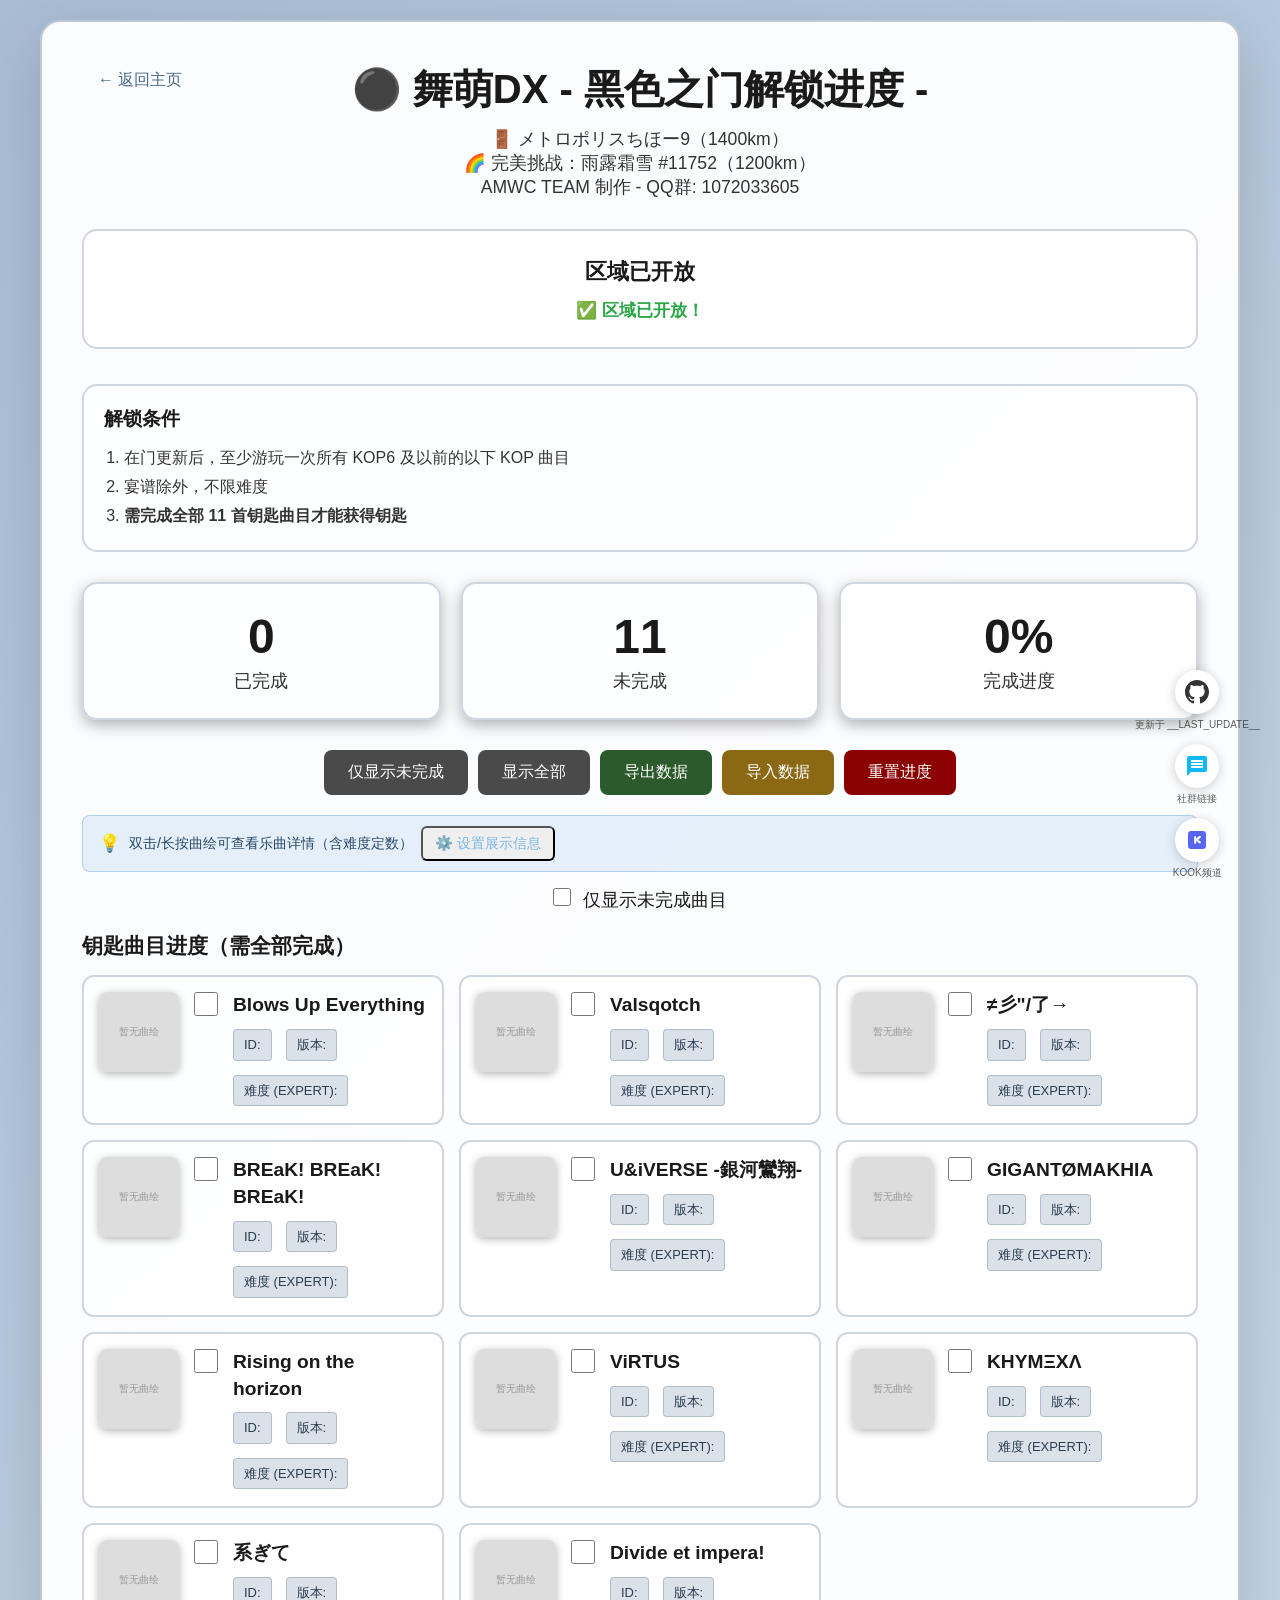
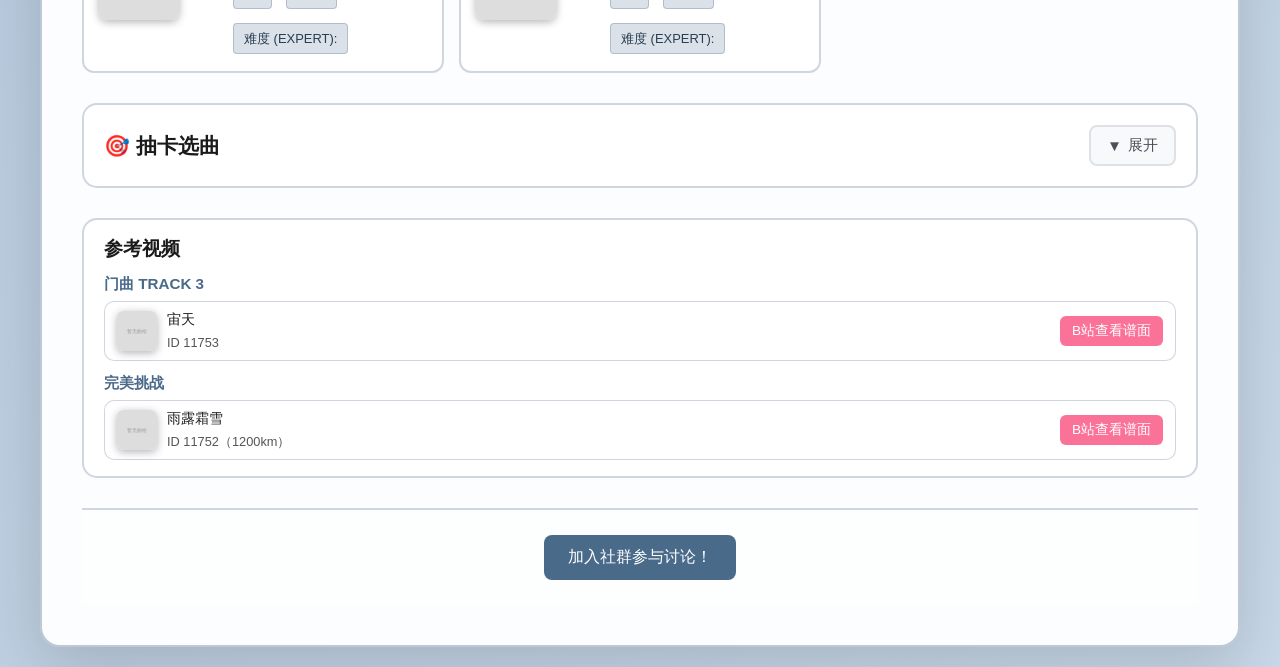
==== BLACKKALEIDXSCOPE/index.html @ 22787789 "feat: Update opening times and countdown functionality for black door in BLACKKALEIDXSCOPE" ====
<!DOCTYPE html>
<html lang="zh-CN">
<head>
    <meta charset="UTF-8">
    <meta name="viewport" content="width=device-width, initial-scale=1.0">
    <title>⚫️ 舞萌DX - 黑色之门解锁进度 Version __APP_VERSION__ -</title>
    <link rel="icon" type="image/png" href="../favicon.png">
    <link rel="stylesheet" href="style.css">
    <link rel="stylesheet" href="../song-detail.css">
    <link rel="stylesheet" href="../github-footer.css">
    <script defer src="https://s.awmc.cc/script.js" data-website-id="4416a8d7-49f0-4b07-a14a-e82d30716b2a"></script>
</head>
<body>
    <div class="container">
        <header>
            <a href="../index.html" class="back-home-link" data-umami-event="back-to-home-black">← 返回主页</a>
            <h1>⚫️ 舞萌DX - 黑色之门解锁进度 -</h1>
            <p class="subtitle">🚪 メトロポリスちほー9（1400km）</p>
            <p class="subtitle">🌈 完美挑战：雨露霜雪 #11752（1200km）</p>
            <p class="subtitle">AMWC TEAM 制作 - QQ群: 1072033605</p>
        </header>

        <!-- 区域开放倒计时 -->
        <div class="countdown-section" id="countdown-section">
            <h2 class="countdown-title">区域开放倒计时</h2>
            <p class="countdown-note">2026年4月28日 10:00:00 开放（北京时间）</p>
            <div class="countdown-display" id="countdown-display">
                <div class="countdown-unit">
                    <span class="countdown-value" id="countdown-days">--</span>
                    <span class="countdown-label">天</span>
                </div>
                <div class="countdown-unit">
                    <span class="countdown-value" id="countdown-hours">--</span>
                    <span class="countdown-label">时</span>
                </div>
                <div class="countdown-unit">
                    <span class="countdown-value" id="countdown-minutes">--</span>
                    <span class="countdown-label">分</span>
                </div>
                <div class="countdown-unit">
                    <span class="countdown-value" id="countdown-seconds">--</span>
                    <span class="countdown-label">秒</span>
                </div>
            </div>
            <p class="countdown-status" id="countdown-status"></p>
        </div>

        <!-- 解锁说明 -->
        <div class="requirements-section">
            <h2>解锁条件</h2>
            <ol class="requirements-list">
                <li>在门更新后，至少游玩一次所有 KOP6 及以前的以下 KOP 曲目</li>
                <li>宴谱除外，不限难度</li>
                <li><strong>需完成全部 11 首钥匙曲目才能获得钥匙</strong></li>
            </ol>
            <!-- 示意图 -->
<!--            <div class="diagram-container">
                <img src="https://assets.awmc.cc/sample/sample.png" alt="背景设置示意图" class="diagram-img" id="zoomable-diagram">
                <p class="diagram-caption">点击图片放大查看</p>
            </div>
-->
        </div>

        <div class="stats">
            <div class="stat-card">
                <div class="stat-number" id="completed-count">0</div>
                <div class="stat-label">已完成</div>
            </div>
            <div class="stat-card">
                <div class="stat-number" id="remaining-count">11</div>
                <div class="stat-label">未完成</div>
            </div>
            <div class="stat-card">
                <div class="stat-number" id="progress-percent">0%</div>
                <div class="stat-label">完成进度</div>
            </div>
        </div>

        <div class="controls">
            <button id="show-remaining" class="btn btn-info" data-umami-event="button-show-remaining-black">仅显示未完成</button>
            <button id="show-all" class="btn btn-info" data-umami-event="button-show-all-black">显示全部</button>
            <button id="export-base64" class="btn btn-success" data-umami-event="button-export-base64-black">导出数据</button>
            <button id="import-btn" class="btn btn-warning" data-umami-event="button-import-black">导入数据</button>
            <button id="reset" class="btn btn-danger" data-umami-event="button-reset-black">重置进度</button>
        </div>

        <!-- 乐曲详情模态框 -->
        <div id="song-detail-modal" class="modal song-detail-modal" style="display: none;">
            <div class="modal-content song-detail-content">
                <div class="modal-header">
                    <h2>乐曲信息</h2>
                    <span class="modal-close" id="song-detail-close" data-umami-event="song-detail-close-black">&times;</span>
                </div>
                <div class="modal-body song-detail-body">
                    <div id="song-detail-loading" class="song-detail-loading">加载中…</div>
                    <div id="song-detail-content" class="song-detail-content-inner" style="display: none;"></div>
                    <div id="song-detail-error" class="song-detail-error" style="display: none;"></div>
                </div>
                <div class="song-detail-footer">
                    <button id="song-detail-refresh" class="btn btn-info btn-sm" data-umami-event="song-detail-refresh-black">刷新乐曲数据</button>
                </div>
            </div>
        </div>

        <!-- 示意图放大模态框 -->
        <div id="diagram-modal" class="modal diagram-modal" style="display: none;">
            <span class="modal-close" id="diagram-modal-close">&times;</span>
            <div class="modal-content">
                <img id="zoomed-diagram" src="" alt="放大示意图">
            </div>
        </div>

        <!-- 导入模态框 -->
        <div id="import-modal" class="modal" style="display: none;">
            <div class="modal-content">
                <div class="modal-header">
                    <h2>导入进度数据</h2>
                    <span class="modal-close" id="modal-close" data-umami-event="modal-close-black">&times;</span>
                </div>
                <div class="modal-body">
                    <p>请粘贴 Base64 格式的数据：</p>
                    <textarea id="import-data" placeholder="粘贴数据 here..."></textarea>
                    <div class="modal-buttons">
                        <button id="import-confirm" class="btn btn-primary" data-umami-event="button-import-confirm-black">确认导入</button>
                        <button id="import-cancel" class="btn btn-secondary" data-umami-event="button-import-cancel-black">取消</button>
                    </div>
                    <div id="import-error" class="error-message" style="display: none;"></div>
                </div>
            </div>
        </div>

        <!-- 展示信息设置模态框 -->
        <div id="song-display-settings-modal" class="song-display-settings-modal">
            <div class="song-display-settings-content">
                <h3>设置展示信息</h3>
                <p style="color:#b0b0b0;font-size:0.9rem;margin-bottom:12px">选择在曲目卡片上展示的字段（优先从乐曲数据获取）</p>
                <div class="song-display-settings-list"></div>
                <div class="song-display-settings-actions">
                    <button type="button" class="btn btn-secondary song-display-settings-close">取消</button>
                    <button type="button" class="btn btn-primary song-display-settings-save" data-umami-event="song-display-settings-save-black">保存</button>
                </div>
            </div>
        </div>

        <p class="song-detail-hint">
            <span class="song-detail-hint-icon">💡</span>双击/长按曲绘可查看乐曲详情（含难度定数）
            <button type="button" id="song-display-settings-btn" class="song-display-settings-btn-wrap" data-umami-event="song-display-settings-btn-black">⚙️ 设置展示信息</button>
        </p>
        <div class="filter-section">
            <label>
                <input type="checkbox" id="filter-checkbox" data-umami-event="checkbox-filter-black"> 仅显示未完成曲目
            </label>
        </div>

        <h2 class="section-title">钥匙曲目进度（需全部完成）</h2>
        <div class="songs-list" id="songs-list"></div>

        <div class="remaining-section" id="remaining-section" style="display: none;">
            <h2>未完成曲目</h2>
            <div class="remaining-list" id="remaining-list"></div>
        </div>

        <!-- 门中随机选曲 -->
        <div class="gate-challenge-section gate-challenge-section--black">
            <div class="gate-challenge-header" id="gate-challenge-header">
                <h2 class="gate-challenge-title">🎯 抽卡选曲</h2>
                <button type="button" class="gate-challenge-toggle" id="gate-challenge-toggle" aria-expanded="false" data-umami-event="gate-challenge-toggle-black">
                    <span class="toggle-icon">▼</span>
                    <span class="toggle-text">展开</span>
                </button>
            </div>
            <div class="gate-challenge-body" id="gate-challenge-body" style="display: none;">
                <p class="gate-challenge-desc">解锁门后挑战门时，前两首为随机曲目，第三首固定为宙天。点击「抽卡！」随机抽取，选中曲目高亮。</p>
                <div class="gate-challenge-actions">
                    <button id="gate-random" class="btn btn-primary" data-umami-event="gate-challenge-random-black">抽卡！</button>
                </div>
                <div class="gate-challenge-run" id="gate-challenge-run">
                    <div class="gate-track-block" id="gate-track1-block">
                        <h4 class="gate-track-title">TRACK 1</h4>
                        <div class="gate-track-songs" id="gate-track1-songs"></div>
                    </div>
                    <div class="gate-track-block" id="gate-track2-block">
                        <h4 class="gate-track-title">TRACK 2</h4>
                        <div class="gate-track-songs" id="gate-track2-songs"></div>
                    </div>
                    <div class="gate-track-block" id="gate-track3-block">
                        <h4 class="gate-track-title">TRACK 3</h4>
                        <div class="gate-track-songs" id="gate-track3-songs"></div>
                    </div>
                </div>
            </div>
        </div>

        <!-- 门曲 & 完美挑战 -->
        <div class="reference-section">
            <h2 class="reference-section-title">参考视频</h2>
            <div class="reference-block">
                <h3 class="reference-block-title">门曲 TRACK 3</h3>
                <div class="reference-item">
                    <div class="reference-cover" data-song-id="11753" title="双击查看乐曲详情">
                        <img src="https://assets.awmc.cc/covers/11753.png" alt="宙天" onerror="this.onerror=null;this.src='data:image/svg+xml,%3Csvg xmlns=%22http://www.w3.org/2000/svg%22 width=%2280%22 height=%2280%22%3E%3Crect fill=%22%23ddd%22 width=%2280%22 height=%2280%22/%3E%3Ctext x=%2250%25%22 y=%2250%25%22 text-anchor=%22middle%22 dy=%22.3em%22 fill=%22%23999%22 font-size=%2210%22%3E%E6%9A%82%E6%97%A0%E6%9B%B2%E7%BB%98%3C/text%3E%3C/svg%3E'">
                    </div>
                    <div class="reference-info">
                        <span class="reference-song-name">宙天</span>
                        <span class="reference-song-id">ID 11753</span>
                    </div>
                    <a href="https://search.bilibili.com/all?keyword=舞萌%20宙天" target="_blank" rel="noopener noreferrer" class="bilibili-btn" data-umami-event="bilibili-black-gate-song">B站查看谱面</a>
                </div>
            </div>
            <div class="reference-block">
                <h3 class="reference-block-title">完美挑战</h3>
                <div class="reference-item">
                    <div class="reference-cover" data-song-id="11752" title="双击查看乐曲详情">
                        <img src="https://assets.awmc.cc/covers/11752.png" alt="雨露霜雪" onerror="this.onerror=null;this.src='data:image/svg+xml,%3Csvg xmlns=%22http://www.w3.org/2000/svg%22 width=%2280%22 height=%2280%22%3E%3Crect fill=%22%23ddd%22 width=%2280%22 height=%2280%22/%3E%3Ctext x=%2250%25%22 y=%2250%25%22 text-anchor=%22middle%22 dy=%22.3em%22 fill=%22%23999%22 font-size=%2210%22%3E%E6%9A%82%E6%97%A0%E6%9B%B2%E7%BB%98%3C/text%3E%3C/svg%3E'">
                    </div>
                    <div class="reference-info">
                        <span class="reference-song-name">雨露霜雪</span>
                        <span class="reference-song-id">ID 11752（1200km）</span>
                    </div>
                    <a href="https://search.bilibili.com/all?keyword=舞萌%20雨露霜雪" target="_blank" rel="noopener noreferrer" class="bilibili-btn" data-umami-event="bilibili-black-perfect-challenge">B站查看谱面</a>
                </div>
            </div>
        </div>

        <!-- 社群 -->
        <div class="community-section">
            <a href="https://qm.qq.com/q/YyCOXfCveY" target="_blank" rel="noopener noreferrer" class="community-link" data-umami-event="community-link-black">加入社群参与讨论！</a>
        </div>
    </div>

    <script src="../songs-config.js"></script>
    <script src="../music-data.js"></script>
    <script src="../song-display.js"></script>
    <script src="../song-detail.js"></script>
    <script src="script.js"></script>
    <div class="github-footer-float">
        <div class="footer-float-item">
            <a href="https://github.com/Michaelwucoc/KALEIDXSCOPE" target="_blank" rel="noopener noreferrer" class="footer-float-link github-footer-link" data-umami-event="github-link-black" title="GitHub 源码">
                <svg viewBox="0 0 24 24" xmlns="http://www.w3.org/2000/svg"><path d="M12 0c-6.626 0-12 5.373-12 12 0 5.302 3.438 9.8 8.207 11.387.599.111.793-.261.793-.577v-2.234c-3.338.726-4.033-1.416-4.033-1.416-.546-1.387-1.333-1.756-1.333-1.756-1.089-.745.083-.729.083-.729 1.205.084 1.839 1.237 1.839 1.237 1.07 1.834 2.807 1.304 3.492.997.107-.775.418-1.305.762-1.604-2.665-.305-5.467-1.334-5.467-5.931 0-1.311.469-2.381 1.236-3.221-.124-.303-.535-1.524.117-3.176 0 0 1.008-.322 3.301 1.23.957-.266 1.983-.399 3.003-.404 1.02.005 2.047.138 3.006.404 2.291-1.552 3.297-1.23 3.297-1.23.653 1.653.242 2.874.118 3.176.77.84 1.235 1.911 1.235 3.221 0 4.609-2.807 5.624-5.479 5.921.43.372.823 1.102.823 2.222v3.293c0 .319.192.694.801.576 4.765-1.589 8.199-6.086 8.199-11.386 0-6.627-5.373-12-12-12z"/></svg>
            </a>
            <span class="github-footer-update">更新于 __LAST_UPDATE__</span>
        </div>
        <div class="footer-float-item">
            <a href="https://qm.qq.com/q/YyCOXfCveY" target="_blank" rel="noopener noreferrer" class="footer-float-link qq-footer-link" data-umami-event="community-link-footer-black" title="QQ 社群">
                <svg viewBox="0 0 24 24" xmlns="http://www.w3.org/2000/svg"><path d="M20 2H4c-1.1 0-2 .9-2 2v18l4-4h14c1.1 0 2-.9 2-2V4c0-1.1-.9-2-2-2zm-2 12H6v-2h12v2zm0-3H6V9h12v2zm0-3H6V6h12v2z"/></svg>
            </a>
            <span class="footer-float-label">社群链接</span>
        </div>
        <div class="footer-float-item">
            <a href="https://kook.vip/olowSD" target="_blank" rel="noopener noreferrer" class="footer-float-link kook-footer-link" data-umami-event="kook-link-black" title="KOOK 频道">
                <svg viewBox="0 0 24 24" xmlns="http://www.w3.org/2000/svg" aria-hidden="true">
                    <path d="M6 3h12c1.7 0 3 1.3 3 3v12c0 1.7-1.3 3-3 3H6c-1.7 0-3-1.3-3-3V6c0-1.7 1.3-3 3-3zm4.2 5.3c-.6 0-1 .4-1 1v5.4c0 .6.4 1 1 1s1-.4 1-1v-1.9l3 2.5c.5.4 1.2.3 1.5-.2s.3-1.2-.2-1.5L13 11.9l2.5-2.1c.5-.4.6-1.1.2-1.5s-1.1-.6-1.5-.2l-3 2.5V9.3c0-.6-.4-1-1-1z"/>
                </svg>
            </a>
            <span class="footer-float-label">KOOK频道</span>
        </div>
    </div>
    <script src="../github-footer.js"></script>
    <script charset="UTF-8" id="LA_COLLECT" src="//sdk.51.la/js-sdk-pro.min.js"></script>
    <script>LA.init({id:"3PY9HZ7QuBatWvlO",ck:"3PY9HZ7QuBatWvlO",autoTrack:true,hashMode:true,screenRecord:true})</script>
    <script src="https://sdk.51.la/perf/js-sdk-perf.min.js" crossorigin="anonymous"></script>
    <script>new LingQue.Monitor().init({id:"3PY9rkhX3BdbXUTQ",sendSpaPv:true});</script>
</body>
</html>
---- BLACKKALEIDXSCOPE/style.css ----
* {
    margin: 0;
    padding: 0;
    box-sizing: border-box;
}

html, body {
    overflow-x: hidden;
}

body {
    font-family: -apple-system, BlinkMacSystemFont, 'Segoe UI', 'Microsoft YaHei', 'PingFang SC', 'Hiragino Sans GB', sans-serif;
    background: #1a1a1a;
    min-height: 100vh;
    padding: 20px;
    color: #e8e8e8;
    transition: background-color 0.3s ease;
    -webkit-font-smoothing: antialiased;
}

/* 黑门深色模式：确保背景与字体可读 */
body:not(.theme-black) .container {
    background: #252525;
    border-color: #3a3a3a;
}

body:not(.theme-black) .song-detail-modal .modal-content {
    background: #252525;
    border-color: #3a3a3a;
}

body:not(.theme-black) .song-detail-title {
    color: #f0f0f0;
}

body:not(.theme-black) .song-detail-meta {
    color: #c8c8c8;
}

body:not(.theme-black) .song-detail-diff-table th {
    background: #333;
    color: #e8e8e8;
}

body:not(.theme-black) .song-detail-diff-table td {
    color: #d8d8d8;
}

body:not(.theme-black) .song-detail-hint {
    background: rgba(74, 144, 226, 0.2);
    border-color: rgba(74, 144, 226, 0.5);
    color: #b8d4f0;
}

.theme-toggle-btn {
    position: absolute;
    right: 0;
    top: 0;
    padding: 8px 14px;
    border: 2px solid #4a4a4a;
    background: #3d3d3d;
    border-radius: 8px;
    cursor: pointer;
    font-size: 1.2em;
    transition: all 0.2s;
}

.theme-toggle-btn:hover {
    background: #4a4a4a;
    border-color: #5a5a5a;
}

body.theme-black .theme-toggle-btn {
    background: rgba(255, 255, 255, 0.8);
    border-color: rgba(100, 120, 150, 0.4);
}

body.theme-black .theme-toggle-btn:hover {
    background: rgba(255, 255, 255, 0.95);
}

/* theme-black: 主题色 #BACCDF */
body.theme-black {
    background: linear-gradient(135deg, #a8bcd4 0%, #BACCDF 50%, #c8d8e8 100%);
    color: #1a1a1a;
}

body.theme-black .container {
    border: 2px solid rgba(100, 120, 150, 0.4);
    background: rgba(255, 255, 255, 0.95);
    box-shadow: 0 20px 60px rgba(0, 0, 0, 0.15);
}

body.theme-black .back-home-link {
    color: #4a6a8a;
}

body.theme-black .back-home-link:hover {
    color: #2a4a6a;
    background: rgba(186, 204, 223, 0.5);
}

body.theme-black header h1,
body.theme-black .subtitle,
body.theme-black .section-title,
body.theme-black .requirements-section h2,
body.theme-black .reference-section-title {
    color: #1a1a1a;
}

body.theme-black .subtitle,
body.theme-black .requirements-list {
    color: #333;
}

body.theme-black .requirements-section,
body.theme-black .stat-card,
body.theme-black .song-card,
body.theme-black .gate-challenge-section,
body.theme-black .reference-section,
body.theme-black .reference-item {
    background: rgba(255, 255, 255, 0.8);
    border-color: rgba(100, 120, 150, 0.3);
    color: #1a1a1a;
}

body.theme-black .song-name,
body.theme-black .reference-song-name {
    color: #1a1a1a;
}

body.theme-black .song-details,
body.theme-black .reference-song-id,
body.theme-black .gate-challenge-desc {
    color: #555;
    line-height: 1.5;
}

body.theme-black .gate-challenge-title {
    color: #1a1a1a;
}

body.theme-black .gate-challenge-toggle {
    background: #f8f9fa;
    border-color: #dee2e6;
    color: #495057;
}

body.theme-black .gate-challenge-toggle:hover {
    background: #e9ecef;
    border-color: #ced4da;
    color: #212529;
}

body.theme-black .gate-challenge-body {
    border-top-color: #dee2e6;
}

body.theme-black .gate-song-chip {
    background: #e9ecef;
    border-color: #dee2e6;
}

body.theme-black .gate-song-chip.selected {
    background: white;
    border-color: #4a6a8a;
    box-shadow: 0 0 12px rgba(74, 106, 138, 0.4);
}

body.theme-black .gate-track-title,
body.theme-black .gate-song-chip.selected .gate-chip-name,
body.theme-black .reference-block-title {
    color: #4a6a8a;
}

body.theme-black .gate-chip-name {
    color: #555;
}

body.theme-black .filter-section label {
    color: #1a1a1a;
}

body.theme-black .stat-number,
body.theme-black .stat-label {
    color: #1a1a1a;
}

body.theme-black .empty-message {
    color: #2d6b2d;
}

body.theme-black .remaining-item {
    background: rgba(255, 248, 220, 0.9);
    border-left-color: #8b6914;
    color: #1a1a1a;
}

body.theme-black .song-id,
body.theme-black .song-version,
body.theme-black .song-difficulty {
    background: rgba(200, 210, 230, 0.8);
    color: #333;
}

body.theme-black .community-section {
    background: rgba(255, 255, 255, 0.6);
    border-color: rgba(100, 120, 150, 0.3);
}

body.theme-black .community-link {
    background: #4a6a8a;
    color: white;
}

body.theme-black .community-link:hover {
    background: #3a5a7a;
}

body.theme-black .song-card.completed {
    background: rgba(200, 230, 200, 0.9);
    border-color: rgba(72, 140, 72, 0.4);
}

body.theme-black .song-detail-modal .modal-content {
    background: rgba(255, 255, 255, 0.98);
    border-color: rgba(100, 120, 150, 0.3);
}

body.theme-black .song-detail-title {
    color: #1a1a1a;
}

body.theme-black .song-detail-type {
    background: rgba(100, 120, 150, 0.3);
    color: #333;
}

body.theme-black .song-detail-diff-table th,
body.theme-black .song-detail-diff-table td {
    border-color: rgba(100, 120, 150, 0.3);
}

body.theme-black .song-detail-diff-table th {
    background: rgba(186, 204, 223, 0.5);
    color: #1a1a1a;
}

body.theme-black .song-detail-diff-table tbody tr:hover td:not(.diff-name) {
    background: rgba(186, 204, 223, 0.2);
}

body.theme-black .song-detail-meta {
    color: #333;
}

body.theme-black .song-detail-loading {
    color: #555;
}

body.theme-black .song-detail-footer {
    border-top-color: rgba(100, 120, 150, 0.3);
}

body.theme-black .song-card.completed .song-name {
    color: #2d6b2d;
}

body.theme-black .song-detail-hint {
    background: rgba(74, 144, 226, 0.12);
    border-color: rgba(74, 144, 226, 0.35);
    color: #2a4a6a;
}

.container {
    max-width: 1200px;
    margin: 0 auto;
    background: #2d2d2d;
    border-radius: 20px;
    box-shadow: 0 20px 60px rgba(0, 0, 0, 0.5);
    padding: 40px;
    transition: background-color 0.3s ease, box-shadow 0.3s ease;
}

header {
    text-align: center;
    margin-bottom: 30px;
    position: relative;
}

.back-home-link {
    position: absolute;
    left: 0;
    top: 0;
    display: inline-block;
    padding: 8px 16px;
    color: #a0a0a0;
    text-decoration: none;
    font-size: 1em;
    font-weight: 500;
    border-radius: 8px;
    transition: all 0.2s;
}

.back-home-link:hover {
    color: #e0e0e0;
    background: rgba(255, 255, 255, 0.1);
}

header h1 {
    font-size: 2.5em;
    color: #e0e0e0;
    margin-bottom: 10px;
}

.subtitle {
    color: #b0b0b0;
    font-size: 1.1em;
}

/* 区域开放时间 */
.countdown-section {
    margin-bottom: 35px;
    padding: 25px;
    background: #f8f9fa;
    border: 2px solid #e9ecef;
    border-radius: 15px;
    text-align: center;
}

body.theme-black .countdown-section {
    background: rgba(255, 255, 255, 0.9);
    border-color: rgba(100, 120, 150, 0.3);
}

.countdown-section .countdown-title {
    font-size: 1.4em;
    margin: 0 0 12px 0;
    color: #333;
}

body.theme-black .countdown-section .countdown-title {
    color: #1a1a1a;
}

.countdown-note {
    font-size: 1em;
    font-weight: 500;
    color: #555;
    margin-bottom: 16px;
}

.countdown-note--tbd {
    font-size: 1.2em;
    color: #4a6a8a;
    font-weight: 600;
}

.countdown-display {
    display: flex;
    justify-content: center;
    flex-wrap: wrap;
    gap: 20px;
    margin-bottom: 16px;
}

.countdown-unit {
    display: flex;
    flex-direction: column;
    align-items: center;
    min-width: 70px;
}

.countdown-value {
    font-size: 2.5em;
    font-weight: bold;
    line-height: 1.2;
    color: #6eb3ff;
}

body.theme-black .countdown-value {
    color: #4a6a9a;
}

.countdown-label {
    font-size: 0.9em;
    margin-top: 4px;
    color: #a0a0a0;
}

body.theme-black .countdown-label {
    color: #666;
}

.countdown-status {
    font-size: 1.05em;
    font-weight: 600;
}

.countdown-status.open {
    color: #28a745;
}

.countdown-status.closed {
    color: #f0ad4e;
}

body.theme-black .countdown-status.closed {
    color: #c45c00;
}

/* 解锁条件 */
.requirements-section {
    margin-bottom: 30px;
    padding: 20px;
    background: #3d3d3d;
    border: 2px solid #4a4a4a;
    border-radius: 15px;
}

.requirements-section h2 {
    font-size: 1.2em;
    color: #e0e0e0;
    margin-bottom: 12px;
}

.requirements-list {
    margin-left: 20px;
    color: #c0c0c0;
    line-height: 1.8;
}

.diagram-container {
    margin-top: 20px;
    text-align: center;
}

.diagram-img {
    max-width: 100%;
    height: auto;
    border-radius: 8px;
    box-shadow: 0 4px 12px rgba(0, 0, 0, 0.3);
    cursor: zoom-in;
    transition: transform 0.3s ease, box-shadow 0.3s ease;
}

.diagram-img:hover {
    transform: scale(1.02);
    box-shadow: 0 6px 16px rgba(0, 0, 0, 0.4);
}

.diagram-caption {
    margin-top: 8px;
    font-size: 0.85em;
    color: #c0c0c0;
    opacity: 0.8;
}

/* 示意图放大模态框专用样式 */
.diagram-modal {
    display: none;
    position: fixed;
    z-index: 2000;
    left: 0;
    top: 0;
    width: 100%;
    height: 100%;
    background-color: rgba(0, 0, 0, 0.9);
    justify-content: center;
    align-items: center;
    cursor: zoom-out;
}

.diagram-modal .modal-content {
    background: transparent;
    border: none;
    box-shadow: none;
    max-width: 95%;
    max-height: 95%;
    padding: 0;
    display: flex;
    justify-content: center;
    align-items: center;
}

.diagram-modal img {
    max-width: 100%;
    max-height: 90vh;
    object-fit: contain;
    border-radius: 4px;
    box-shadow: 0 0 20px rgba(0, 0, 0, 0.5);
}

.diagram-modal .modal-close {
    position: absolute;
    top: 20px;
    right: 30px;
    color: #f1f1f1;
    font-size: 40px;
    font-weight: bold;
    z-index: 2001;
}

.section-title {
    font-size: 1.3em;
    color: #e0e0e0;
    margin-bottom: 15px;
}

.stats {
    display: grid;
    grid-template-columns: repeat(auto-fit, minmax(200px, 1fr));
    gap: 20px;
    margin-bottom: 30px;
}

.stat-card {
    background: #3d3d3d;
    color: #e0e0e0;
    padding: 25px;
    border-radius: 15px;
    text-align: center;
    box-shadow: 0 5px 15px rgba(0, 0, 0, 0.3);
    border: 2px solid #4a4a4a;
}

.stat-number {
    font-size: 3em;
    font-weight: bold;
    margin-bottom: 5px;
}

.stat-label {
    font-size: 1.1em;
    opacity: 0.9;
}

.controls {
    display: flex;
    flex-wrap: wrap;
    gap: 10px;
    margin-bottom: 20px;
    justify-content: center;
}

.btn {
    padding: 12px 24px;
    border: none;
    border-radius: 8px;
    font-size: 1em;
    cursor: pointer;
    transition: all 0.3s;
    font-weight: 500;
}

.btn:hover {
    transform: translateY(-2px);
    box-shadow: 0 5px 15px rgba(0, 0, 0, 0.3);
}

.btn-primary {
    background: #555;
    color: white;
}

.btn-secondary {
    background: #555;
    color: white;
}

.btn-info {
    background: #4a4a4a;
    color: white;
}

.btn-danger {
    background: #8b0000;
    color: white;
}

.btn-success {
    background: #2d5a2d;
    color: white;
}

.btn-warning {
    background: #8b6914;
    color: #fff;
}

.filter-section {
    margin-bottom: 20px;
    text-align: center;
}

.filter-section label {
    font-size: 1.1em;
    cursor: pointer;
    user-select: none;
    color: #e0e0e0;
}

.filter-section input[type="checkbox"] {
    margin-right: 8px;
    width: 18px;
    height: 18px;
    cursor: pointer;
}

.songs-list {
    display: grid;
    grid-template-columns: repeat(auto-fill, minmax(300px, 1fr));
    gap: 15px;
    margin-bottom: 30px;
}

@media (max-width: 600px) {
    .songs-list {
        grid-template-columns: 1fr;
    }
}

.song-card {
    background: #3d3d3d;
    border: 2px solid #4a4a4a;
    border-radius: 12px;
    padding: 15px;
    display: flex;
    align-items: flex-start;
    gap: 15px;
    transition: all 0.3s;
}

.song-cover {
    flex-shrink: 0;
    width: 80px;
    height: 80px;
    border-radius: 8px;
    overflow: hidden;
    box-shadow: 0 2px 8px rgba(0, 0, 0, 0.3);
}

.song-cover img {
    width: 100%;
    height: 100%;
    object-fit: cover;
    display: block;
}

.song-card:hover {
    transform: translateY(-3px);
    box-shadow: 0 5px 15px rgba(0, 0, 0, 0.3);
}

.song-card.completed {
    background: #2d4a2d;
    border-color: #3d6b3d;
}

.song-checkbox {
    position: relative;
    cursor: pointer;
    flex-shrink: 0;
}

.song-checkbox input[type="checkbox"] {
    width: 24px;
    height: 24px;
    cursor: pointer;
    accent-color: #6c757d;
}

.song-info {
    flex: 1;
}

.song-name {
    font-size: 1.2em;
    font-weight: 600;
    color: #e8e8e8;
    margin-bottom: 8px;
    line-height: 1.4;
}

.song-card.completed .song-name {
    color: #7cb87c;
    text-decoration: line-through;
    opacity: 0.8;
}

.song-details {
    display: flex;
    flex-wrap: wrap;
    gap: 10px;
    font-size: 0.9em;
    color: #b0b0b0;
}

.song-id, .song-version, .song-difficulty {
    background: #4a4a4a;
    padding: 4px 8px;
    border-radius: 4px;
    color: #e0e0e0;
}

.remaining-section {
    margin-top: 40px;
    padding-top: 30px;
    border-top: 2px solid #4a4a4a;
}

.remaining-section h2 {
    color: #e0e0e0;
    margin-bottom: 20px;
    font-size: 1.8em;
}

.remaining-list {
    display: grid;
    gap: 10px;
}

.remaining-item {
    background: #4a3d2d;
    border-left: 4px solid #8b6914;
    padding: 15px;
    border-radius: 8px;
    font-size: 1.1em;
    display: flex;
    align-items: center;
    gap: 15px;
    color: #e0e0e0;
}

.remaining-cover {
    width: 60px;
    height: 60px;
    border-radius: 6px;
    object-fit: cover;
    flex-shrink: 0;
    box-shadow: 0 2px 6px rgba(0, 0, 0, 0.3);
}

.empty-message {
    text-align: center;
    padding: 40px;
    font-size: 1.5em;
    color: #7cb87c;
    font-weight: bold;
}

/* 模态框 */
.modal {
    display: none;
    position: fixed;
    z-index: 1000;
    left: 0;
    top: 0;
    width: 100%;
    height: 100%;
    background-color: rgba(0, 0, 0, 0.7);
    align-items: center;
    justify-content: center;
}

.modal-content {
    background-color: #2d2d2d;
    margin: auto;
    padding: 0;
    border-radius: 12px;
    width: 90%;
    max-width: 600px;
    box-shadow: 0 20px 60px rgba(0, 0, 0, 0.5);
    animation: modalFadeIn 0.3s;
    border: 2px solid #4a4a4a;
}

@keyframes modalFadeIn {
    from {
        opacity: 0;
        transform: scale(0.9);
    }
    to {
        opacity: 1;
        transform: scale(1);
    }
}

.modal-header {
    padding: 20px 30px;
    border-bottom: 2px solid #4a4a4a;
    display: flex;
    justify-content: space-between;
    align-items: center;
}

.modal-header h2 {
    margin: 0;
    color: #e0e0e0;
    font-size: 1.5em;
}

.modal-close {
    color: #a0a0a0;
    font-size: 28px;
    font-weight: bold;
    cursor: pointer;
    line-height: 20px;
}

.modal-close:hover,
.modal-close:focus {
    color: #e0e0e0;
}

.modal-body {
    padding: 30px;
}

.modal-body p {
    margin-bottom: 15px;
    color: #b0b0b0;
}

#import-data {
    width: 100%;
    min-height: 200px;
    padding: 15px;
    border: 2px solid #4a4a4a;
    border-radius: 8px;
    font-family: 'Courier New', monospace;
    font-size: 0.9em;
    resize: vertical;
    box-sizing: border-box;
    background: #3d3d3d;
    color: #e0e0e0;
}

#import-data:focus {
    outline: none;
    border-color: #6a6a6a;
}

.modal-buttons {
    display: flex;
    gap: 10px;
    margin-top: 20px;
    justify-content: flex-end;
}

.error-message {
    margin-top: 15px;
    padding: 12px;
    background: #4a2a2a;
    border: 1px solid #6a3a3a;
    border-radius: 6px;
    color: #ff9999;
    font-size: 0.9em;
}

.btn-sm {
    padding: 8px 16px;
    font-size: 0.9em;
}

/* remaining-cover-wrap：双击/长按查看乐曲详情 */
.remaining-cover-wrap {
    width: 60px;
    height: 60px;
    border-radius: 6px;
    overflow: hidden;
    flex-shrink: 0;
    cursor: pointer;
}

.remaining-cover-wrap .remaining-cover {
    width: 100%;
    height: 100%;
    object-fit: cover;
}

.song-cover,
.gate-chip-cover,
.reference-cover {
    cursor: pointer;
}

/* 参考视频 */
.reference-section {
    margin-top: 25px;
    padding: 16px 20px;
    background: #3d3d3d;
    border: 2px solid #4a4a4a;
    border-radius: 15px;
}

.reference-section-title {
    font-size: 1.2em;
    margin: 0 0 12px 0;
    color: #e0e0e0;
}

.reference-block {
    margin-bottom: 12px;
}

.reference-block:last-child {
    margin-bottom: 0;
}

.reference-block-title {
    font-size: 0.95em;
    margin: 0 0 6px 0;
    color: #BACCDF;
    font-weight: 600;
}

.reference-item {
    display: flex;
    flex-wrap: wrap;
    align-items: center;
    gap: 10px;
    padding: 8px 12px;
    background: #2d2d2d;
    border-radius: 10px;
    border: 1px solid #4a4a4a;
}

.reference-cover {
    flex-shrink: 0;
    width: 40px;
    height: 40px;
    border-radius: 6px;
    overflow: hidden;
    box-shadow: 0 2px 8px rgba(0, 0, 0, 0.3);
}

.reference-cover img {
    width: 100%;
    height: 100%;
    object-fit: cover;
    display: block;
}

.reference-info {
    flex: 1;
    min-width: 0;
    display: flex;
    flex-direction: column;
    gap: 4px;
}

.reference-song-name {
    font-size: 0.9em;
    font-weight: 500;
    color: #e0e0e0;
}

.reference-song-id {
    font-size: 0.8em;
    color: #a0a0a0;
}

.bilibili-btn {
    display: inline-block;
    padding: 6px 12px;
    background: #fb7299;
    color: white !important;
    text-decoration: none;
    border-radius: 6px;
    font-size: 0.85em;
    font-weight: 500;
    transition: all 0.3s;
    margin-left: auto;
}

.bilibili-btn:hover {
    background: #ff85a2;
    transform: translateY(-2px);
}

/* 门中抽卡选曲 */
.gate-challenge-section {
    margin-bottom: 30px;
    padding: 20px;
    background: #3d3d3d;
    border: 2px solid #4a4a4a;
    border-radius: 15px;
}

.gate-challenge-section--black .gate-track-title,
.gate-challenge-section--black .gate-song-chip.selected .gate-chip-name {
    color: #BACCDF;
}

.gate-challenge-section--black .gate-song-chip.selected {
    border-color: #BACCDF;
    background: rgba(186, 204, 223, 0.15);
    box-shadow: 0 0 12px rgba(186, 204, 223, 0.3);
}

.gate-challenge-header {
    display: flex;
    justify-content: space-between;
    align-items: center;
    flex-wrap: wrap;
    gap: 12px;
}

.gate-challenge-title {
    font-size: 1.3em;
    margin: 0;
    color: #e0e0e0;
}

.gate-challenge-toggle {
    display: flex;
    align-items: center;
    gap: 6px;
    padding: 8px 16px;
    border: 2px solid #4a4a4a;
    background: #2d2d2d;
    border-radius: 8px;
    cursor: pointer;
    font-size: 0.95em;
    color: #b0b0b0;
    transition: all 0.2s;
}

.gate-challenge-toggle:hover {
    border-color: #6a6a6a;
    color: #e0e0e0;
}

.gate-challenge-body {
    margin-top: 20px;
    padding-top: 20px;
    border-top: 2px solid #4a4a4a;
}

.gate-challenge-desc {
    font-size: 0.95em;
    color: #b0b0b0;
    margin-bottom: 15px;
}

.gate-challenge-actions {
    margin-bottom: 15px;
}

.gate-track-block {
    margin-bottom: 16px;
}

.gate-track-block:last-child {
    margin-bottom: 0;
}

.gate-track-title {
    font-size: 1em;
    font-weight: 600;
    color: #BACCDF;
    margin: 0 0 8px 0;
}

.gate-track-songs {
    display: flex;
    flex-wrap: wrap;
    gap: 12px;
}

.gate-song-chip {
    display: flex;
    flex-direction: column;
    align-items: center;
    width: 80px;
    padding: 8px;
    border-radius: 10px;
    background: #4a4a4a;
    border: 3px solid transparent;
    transition: width 0.2s, max-width 0.2s, box-shadow 0.2s;
    position: relative;
    cursor: pointer;
}

.gate-song-chip.expanded {
    width: auto;
    max-width: 240px;
    z-index: 10;
    box-shadow: 0 2px 12px rgba(0, 0, 0, 0.4);
}

.gate-song-chip.expanded .gate-chip-name {
    -webkit-line-clamp: unset;
    overflow: visible;
    white-space: normal;
    max-width: 220px;
}

.gate-chip-cover {
    width: 64px;
    height: 64px;
    border-radius: 8px;
    overflow: hidden;
    flex-shrink: 0;
}

.gate-chip-cover img {
    width: 100%;
    height: 100%;
    object-fit: cover;
}

.gate-chip-name {
    font-size: 0.7em;
    font-weight: 500;
    color: #c0c0c0;
    margin-top: 6px;
    text-align: center;
    line-height: 1.2;
    max-width: 100%;
    overflow: hidden;
    text-overflow: ellipsis;
    display: -webkit-box;
    -webkit-line-clamp: 2;
    -webkit-box-orient: vertical;
}

/* 社群 */
.community-section {
    padding: 25px;
    text-align: center;
    background: #3d3d3d;
    border-top: 2px solid #4a4a4a;
    margin-top: 30px;
}

.community-link {
    display: inline-block;
    padding: 12px 24px;
    background: #4a4a4a;
    color: white;
    text-decoration: none;
    border-radius: 8px;
    font-weight: 500;
    transition: all 0.3s;
}

.community-link:hover {
    background: #5a5a5a;
    transform: translateY(-2px);
}

@media (max-width: 768px) {
    .container {
        padding: 16px;
    }

    header {
        display: flex;
        flex-direction: column;
        align-items: flex-start;
        gap: 12px;
        padding-top: 8px;
    }

    .back-home-link {
        position: static;
        order: -1;
        margin-bottom: 4px;
    }

    header h1 {
        font-size: 1.5em;
        line-height: 1.3;
    }

    .subtitle {
        font-size: 0.95em;
    }

    .stats {
        grid-template-columns: 1fr;
    }

    .songs-list {
        grid-template-columns: 1fr;
    }

    .controls {
        flex-direction: column;
    }

    .btn {
        width: 100%;
    }

    .gate-challenge-section {
        padding: 16px;
    }

    .gate-track-songs {
        justify-content: flex-start;
    }
}

@media (max-width: 480px) {
    body {
        padding: 10px;
    }

    .container {
        padding: 12px;
    }

    header h1 {
        font-size: 1.3em;
    }
}
---- song-detail.css ----
/* 乐曲详情模态框 - 共享样式 */
.song-detail-modal {
    display: flex;
    align-items: center;
    justify-content: center;
}

.song-detail-modal .song-detail-content {
    max-width: 480px;
}

.song-detail-loading {
    padding: 30px;
    text-align: center;
    color: #b0b0b0;
}

.song-detail-error {
    padding: 20px;
    background: #4a2a2a;
    border: 1px solid #6a3a3a;
    border-radius: 8px;
    color: #ff9999;
}

.song-detail-content-inner {
    padding: 0 0 10px 0;
}

.song-detail-header {
    margin-bottom: 16px;
}

.song-detail-title {
    font-size: 1.25rem;
    font-weight: 600;
    color: #e8e8e8;
    margin: 0 0 6px 0;
    line-height: 1.45;
}

/* 亮色模式下乐曲详情模态框可读性（白/蓝/紫门） */
@media (prefers-color-scheme: light) {
    body:not(.theme-black) .song-detail-title {
        color: #1a1a1a;
    }
    body:not(.theme-black) .song-detail-type {
        background: #e9ecef;
        color: #555;
    }
    body:not(.theme-black) .song-detail-meta {
        color: #555;
    }
    body:not(.theme-black) .song-detail-diff-table th,
    body:not(.theme-black) .song-detail-diff-table td {
        border-color: #dee2e6;
    }
    body:not(.theme-black) .song-detail-diff-table th {
        background: #f1f3f5;
        color: #212529;
    }
    body:not(.theme-black) .song-detail-diff-table td {
        color: #333;
    }
    body:not(.theme-black) .song-detail-diff-table tbody tr:hover td:not(.diff-name) {
        background: #f8f9fa;
    }
    body:not(.theme-black) .song-detail-footer {
        border-top-color: #e9ecef;
    }
    body:not(.theme-black) .song-detail-loading {
        color: #666;
    }
}

.song-detail-type {
    display: inline-block;
    padding: 2px 8px;
    background: #4a4a4a;
    border-radius: 4px;
    font-size: 0.85em;
    color: #b0b0b0;
}

.song-detail-diff-table {
    width: 100%;
    border-collapse: collapse;
    margin-bottom: 16px;
    font-size: 0.95rem;
}

.song-detail-diff-table th,
.song-detail-diff-table td {
    padding: 10px 12px;
    text-align: left;
    border: 1px solid #4a4a4a;
}

.song-detail-diff-table th {
    background: #3d3d3d;
    color: #e0e0e0;
    font-weight: 600;
}

.song-detail-diff-table td.diff-name {
    min-width: 90px;
    text-align: center;
}

.song-detail-diff-table tbody tr:hover td:not(.diff-name) {
    background: rgba(255, 255, 255, 0.05);
}

.song-detail-meta {
    font-size: 0.95rem;
    color: #b8b8b8;
    line-height: 1.65;
}

.song-detail-meta p {
    margin: 8px 0;
}

.song-detail-footer {
    padding: 12px 30px 20px;
    border-top: 1px solid #4a4a4a;
}

.song-detail-footer .btn-sm {
    padding: 8px 16px;
    font-size: 0.9rem;
}

/* 曲绘可点击提示 */
.song-cover,
.gate-chip-cover,
.reference-cover,
.remaining-cover-wrap {
    cursor: pointer;
}

/* 乐曲详情引导提示 */
.song-detail-hint {
    padding: 10px 16px;
    margin-bottom: 16px;
    background: rgba(74, 144, 226, 0.15);
    border: 1px solid rgba(74, 144, 226, 0.4);
    border-radius: 8px;
    font-size: 0.9rem;
    color: #a0c4e8;
    display: flex;
    align-items: center;
    gap: 8px;
}

.song-detail-hint-icon {
    flex-shrink: 0;
    font-size: 1.2em;
}

@media (max-width: 768px) {
    .song-detail-hint {
        font-size: 0.85rem;
        padding: 8px 12px;
    }
}

/* 乐曲卡片展示标签（用户自定义字段） */
.song-detail-tag {
    display: inline-block;
    padding: 4px 8px;
    margin: 2px 4px 2px 0;
    background: rgba(255, 255, 255, 0.1);
    border-radius: 4px;
    font-size: 0.85em;
}

/* 紫色主题：提升卡片标签可读性 */
body.theme-purple .song-detail-tag {
    font-size: 0.9em;
    font-weight: 500;
    padding: 5px 10px;
    background: rgba(124, 58, 237, 0.14);
    color: #4a3d6b;
    border: 1px solid rgba(124, 58, 237, 0.25);
}

@media (prefers-color-scheme: dark) {
    body.theme-purple .song-detail-tag {
        background: rgba(139, 92, 246, 0.25);
        color: #e8e0f5;
        border-color: rgba(167, 139, 250, 0.35);
    }
}

/* 蓝色主题：提升卡片标签可读性 */
body.theme-blue .song-detail-tag {
    font-size: 0.9em;
    font-weight: 500;
    padding: 5px 10px;
    background: rgba(13, 110, 253, 0.12);
    color: #1e3a5f;
    border: 1px solid rgba(13, 110, 253, 0.25);
}

@media (prefers-color-scheme: dark) {
    body.theme-blue .song-detail-tag {
        background: rgba(59, 130, 246, 0.22);
        color: #bfdbfe;
        border-color: rgba(96, 165, 250, 0.35);
    }
}

/* 白色之门主题：提升卡片标签可读性 */
body.theme-white .song-detail-tag {
    font-size: 0.9em;
    font-weight: 500;
    padding: 5px 10px;
    background: rgba(13, 148, 136, 0.12);
    color: #134e4a;
    border: 1px solid rgba(20, 184, 166, 0.25);
}

@media (prefers-color-scheme: dark) {
    body.theme-white .song-detail-tag {
        background: rgba(45, 212, 191, 0.2);
        color: #ccfbf1;
        border-color: rgba(94, 234, 212, 0.35);
    }
}

/* 黑色之门主题：提升卡片标签可读性 */
body.theme-black .song-detail-tag {
    font-size: 0.9em;
    font-weight: 500;
    padding: 5px 10px;
    background: rgba(74, 106, 138, 0.2);
    color: #2a3d52;
    border: 1px solid rgba(100, 120, 150, 0.35);
}

@media (prefers-color-scheme: dark) {
    body.theme-black .song-detail-tag {
        background: rgba(186, 204, 223, 0.25);
        color: #1a1a1a;
        border-color: rgba(186, 204, 223, 0.4);
    }
}

/* 展示设置模态框 */
.song-display-settings-modal {
    display: none;
    position: fixed;
    z-index: 1001;
    left: 0;
    top: 0;
    width: 100%;
    height: 100%;
    background: rgba(0, 0, 0, 0.7);
    align-items: center;
    justify-content: center;
}

.song-display-settings-content {
    background: #2d2d2d;
    border-radius: 12px;
    padding: 24px;
    max-width: 400px;
    width: 90%;
    border: 2px solid #4a4a4a;
}

.song-display-settings-content h3 {
    margin: 0 0 16px 0;
    color: #e8e8e8;
    font-size: 1.2rem;
}

.song-display-settings-list {
    display: flex;
    flex-wrap: wrap;
    gap: 8px 16px;
    margin-bottom: 20px;
}

.song-display-settings-item {
    display: flex;
    align-items: center;
    gap: 6px;
    cursor: pointer;
    color: #c0c0c0;
    font-size: 0.95rem;
}

.song-display-settings-item input {
    cursor: pointer;
}

.song-display-settings-difficulty {
    display: flex;
    align-items: center;
    gap: 10px;
    margin-bottom: 20px;
    padding-top: 12px;
    border-top: 1px solid rgba(255, 255, 255, 0.1);
}

.song-display-settings-difficulty-label {
    color: #c0c0c0;
    font-size: 0.95rem;
}

.song-display-settings-difficulty-select {
    padding: 6px 12px;
    font-size: 0.9rem;
    color: #e8e8e8;
    background: rgba(255, 255, 255, 0.08);
    border: 1px solid rgba(255, 255, 255, 0.2);
    border-radius: 6px;
    cursor: pointer;
}

.song-display-settings-actions {
    display: flex;
    gap: 10px;
    justify-content: flex-end;
}

.song-display-settings-btn-wrap {
    display: inline-flex;
    align-items: center;
    gap: 6px;
    padding: 6px 12px;
    font-size: 0.9rem;
    color: #7cb8e8;
    cursor: pointer;
    border-radius: 6px;
    transition: background 0.2s;
}

.song-display-settings-btn-wrap:hover {
    background: rgba(124, 184, 232, 0.15);
}
---- github-footer.css ----
/* 浮动角标 - 右下角（QQ 社群 + GitHub） */
.github-footer-float {
    position: fixed;
    right: 20px;
    bottom: 20px;
    z-index: 9999;
    display: flex;
    flex-direction: column;
    align-items: center;
    gap: 12px;
    font-size: 11px;
    color: #666;
    transition: opacity 0.2s;
}

.footer-float-item {
    display: flex;
    flex-direction: column;
    align-items: center;
    gap: 4px;
}

.footer-float-item a:hover {
    opacity: 0.85;
}

@media (prefers-color-scheme: dark) {
    .github-footer-float {
        color: #a0a0a0;
    }
}

.footer-float-link {
    display: flex;
    align-items: center;
    justify-content: center;
    width: 44px;
    height: 44px;
    background: #fff;
    border-radius: 50%;
    box-shadow: 0 2px 12px rgba(0, 0, 0, 0.15);
    transition: transform 0.2s;
    text-decoration: none;
    color: inherit;
}

.footer-float-link:hover {
    transform: scale(1.05);
}

@media (prefers-color-scheme: dark) {
    .footer-float-link {
        background: #3d3d3d;
        box-shadow: 0 2px 12px rgba(0, 0, 0, 0.4);
    }
}

.footer-float-link svg {
    width: 24px;
    height: 24px;
}

.github-footer-link svg {
    fill: #333;
}

.qq-footer-link svg {
    fill: #12b7f5;
}

.kook-footer-link svg {
    fill: #5865f2;
}

@media (prefers-color-scheme: dark) {
    .github-footer-link svg {
        fill: #e0e0e0;
    }
    .qq-footer-link svg {
        fill: #12b7f5;
    }
    .kook-footer-link svg {
        fill: #8ea1ff;
    }
}

.github-footer-update,
.footer-float-label {
    font-size: 10px;
    opacity: 0.8;
    white-space: nowrap;
}

/* 黑门浅色主题 */
body.theme-black .github-footer-float {
    color: #333;
}

body.theme-black .footer-float-link {
    background: #fff;
    box-shadow: 0 2px 12px rgba(0, 0, 0, 0.2);
}

body.theme-black .github-footer-link svg {
    fill: #333;
}

body.theme-black .qq-footer-link svg {
    fill: #12b7f5;
}

body.theme-black .kook-footer-link svg {
    fill: #5865f2;
}
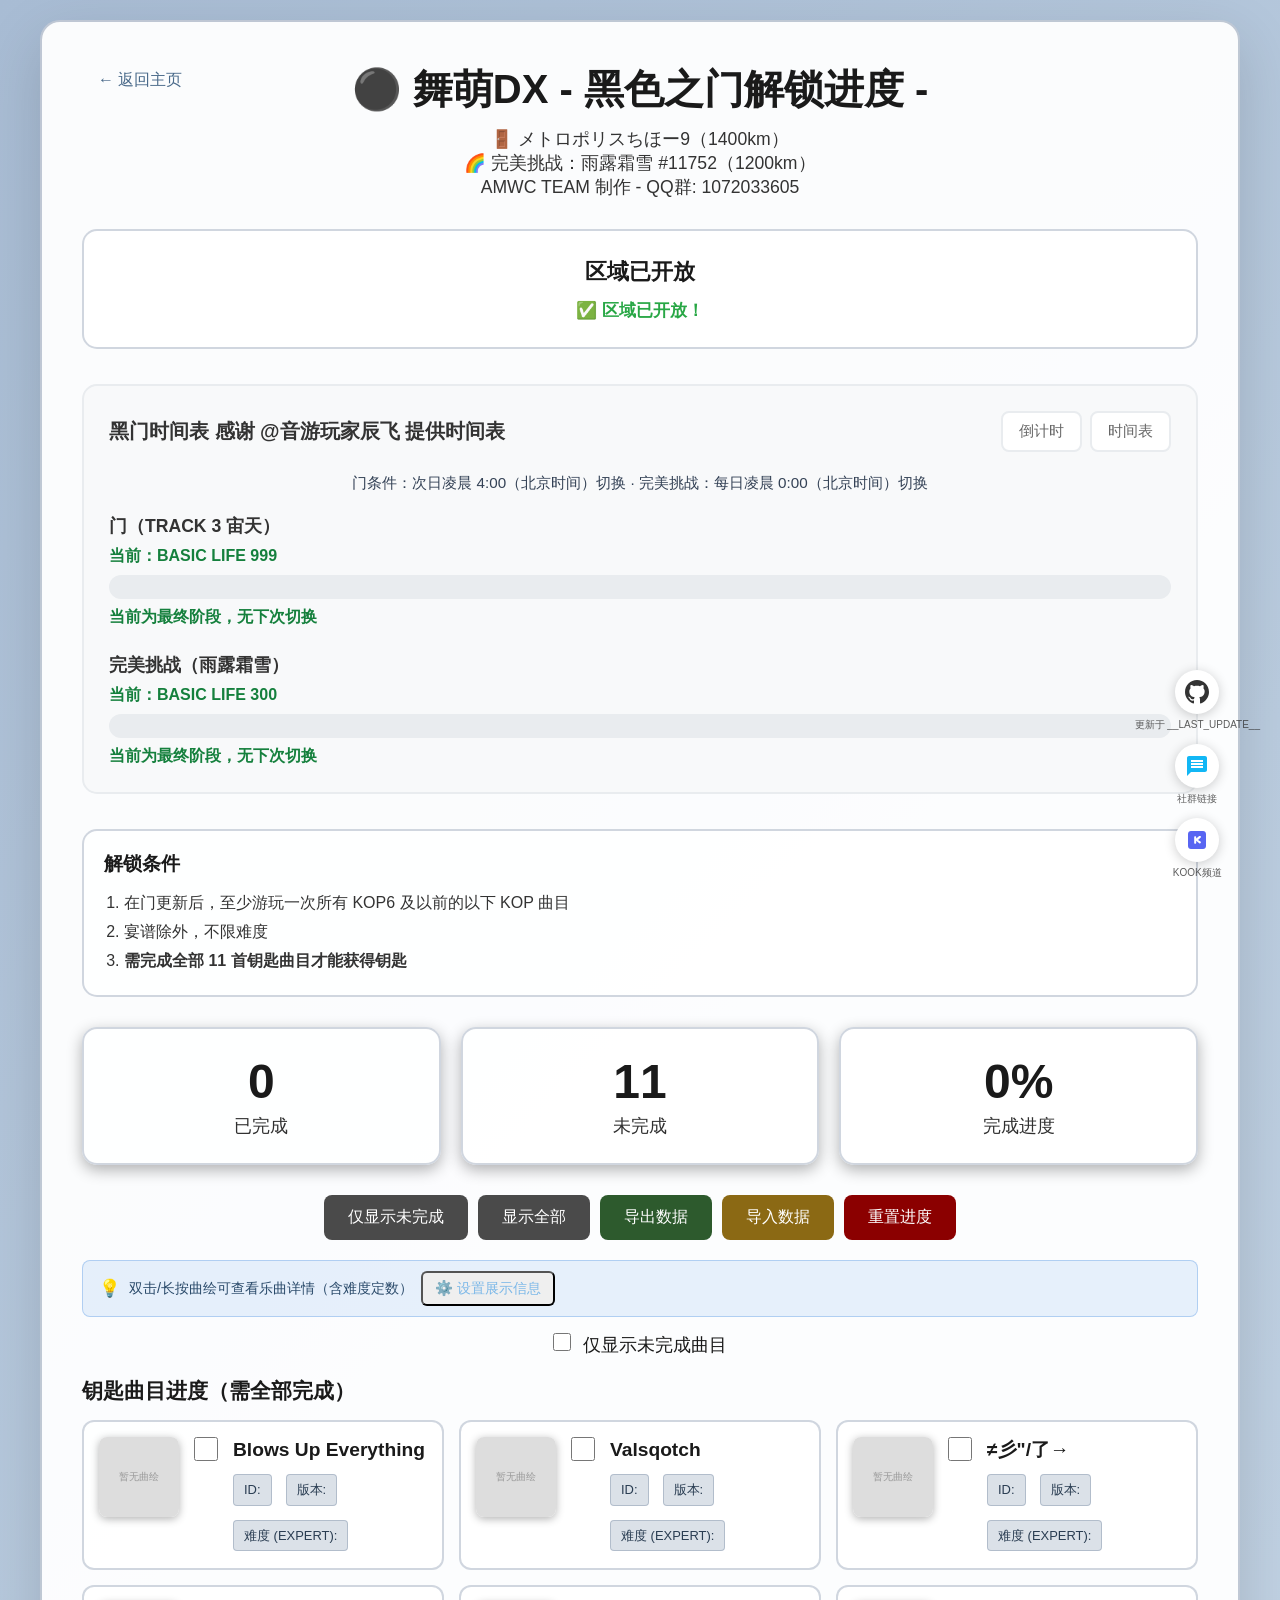
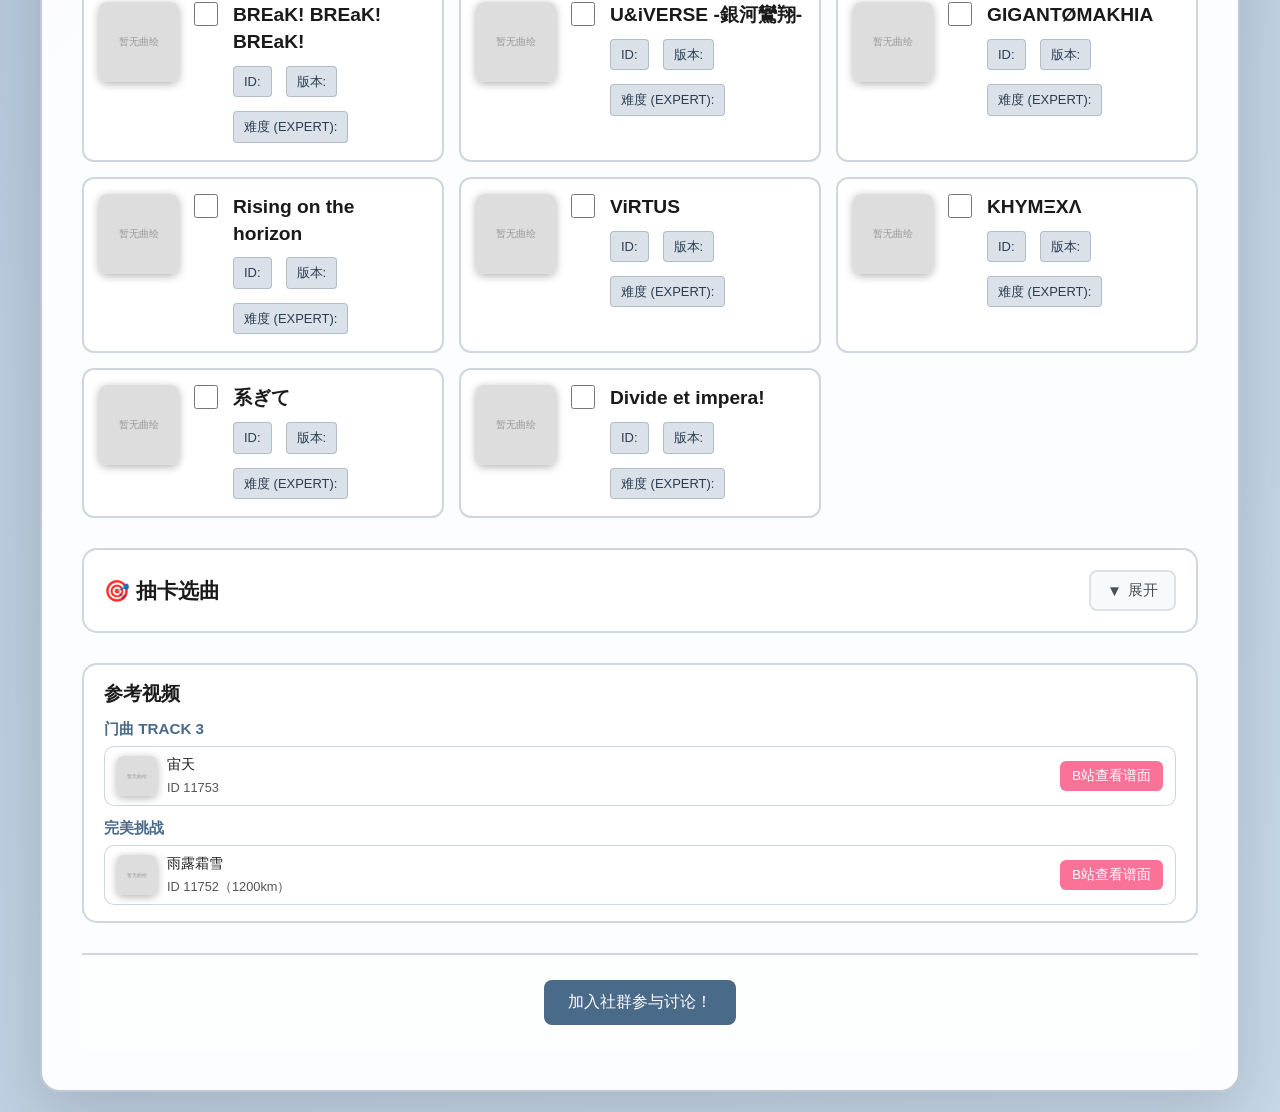
==== commit eb7ccc45: "feat: Add black door schedule section with countdown and timeline views in BLACKKALEIDXSCOPEimage.pn" ====
--- a/BLACKKALEIDXSCOPE/index.html
+++ b/BLACKKALEIDXSCOPE/index.html
@@ -45,6 +45,106 @@
             <p class="countdown-status" id="countdown-status"></p>
         </div>
 
+        <!-- 黑门时间表（门：次日凌晨 4:00；完美挑战：每日凌晨 0:00） -->
+        <div class="schedule-section">
+            <div class="schedule-header">
+                <h2>黑门时间表 感谢 @音游玩家辰飞 提供时间表</h2>
+                <div class="view-toggle">
+                    <button type="button" id="view-countdown" class="toggle-btn active" data-umami-event="black-view-countdown">倒计时</button>
+                    <button type="button" id="view-timeline" class="toggle-btn" data-umami-event="black-view-timeline">时间表</button>
+                </div>
+            </div>
+            <div class="countdown-view" id="countdown-view">
+                <p class="schedule-switch-note">门条件：次日凌晨 4:00（北京时间）切换 · 完美挑战：每日凌晨 0:00（北京时间）切换</p>
+                <div class="countdown-block" id="black-gate-countdown">
+                    <h3 class="countdown-title">门（TRACK 3 宙天）</h3>
+                    <div class="countdown-period-info" id="black-gate-period"></div>
+                    <div class="countdown-bar-wrap">
+                        <div class="countdown-bar">
+                            <div class="countdown-fill" id="black-gate-fill"></div>
+                        </div>
+                    </div>
+                    <div class="countdown-text" id="black-gate-countdown-text"></div>
+                </div>
+                <div class="countdown-block" id="black-perfect-countdown">
+                    <h3 class="countdown-title">完美挑战（雨露霜雪）</h3>
+                    <div class="countdown-period-info" id="black-perfect-period"></div>
+                    <div class="countdown-bar-wrap">
+                        <div class="countdown-bar">
+                            <div class="countdown-fill" id="black-perfect-fill"></div>
+                        </div>
+                    </div>
+                    <div class="countdown-text" id="black-perfect-countdown-text"></div>
+                </div>
+            </div>
+            <div class="timeline-view" id="timeline-view" style="display: none;">
+                <div class="timeline-legend">
+                    <span class="legend-item master">MASTER</span>
+                    <span class="legend-item expert">EXPERT</span>
+                    <span class="legend-item basic">BASIC</span>
+                    <span class="legend-hint">点击分段展开查看完整信息</span>
+                </div>
+                <div class="timeline-block">
+                    <h3 class="timeline-title">门（TRACK 3 宙天）</h3>
+                    <div class="timeline-bar-scroll">
+                    <div class="timeline-bar" id="black-gate-timeline">
+                        <div class="timeline-segment master expandable" style="flex: 3" data-full="4.28-4.30 MASTER LIFE 1">
+                            <span class="segment-label">4.28-4.30<br>MASTER 1</span>
+                            <span class="segment-label-full">4.28-4.30<br>MASTER LIFE 1</span>
+                        </div>
+                        <div class="timeline-segment master expandable" style="flex: 3" data-full="5.1-5.3 MASTER LIFE 10">
+                            <span class="segment-label">5.1-5.3<br>MASTER 10</span>
+                            <span class="segment-label-full">5.1-5.3<br>MASTER LIFE 10</span>
+                        </div>
+                        <div class="timeline-segment master expandable" style="flex: 3" data-full="5.4-5.6 MASTER LIFE 30">
+                            <span class="segment-label">5.4-5.6<br>MASTER 30</span>
+                            <span class="segment-label-full">5.4-5.6<br>MASTER LIFE 30</span>
+                        </div>
+                        <div class="timeline-segment master expandable" style="flex: 4" data-full="5.7-5.10 MASTER LIFE 50">
+                            <span class="segment-label">5.7-5.10<br>MASTER 50</span>
+                            <span class="segment-label-full">5.7-5.10<br>MASTER LIFE 50</span>
+                        </div>
+                        <div class="timeline-segment expert expandable" style="flex: 7" data-full="5.11-5.17 EXPERT LIFE 100">
+                            <span class="segment-label">5.11-5.17<br>EXPERT 100</span>
+                            <span class="segment-label-full">5.11-5.17<br>EXPERT LIFE 100</span>
+                        </div>
+                        <div class="timeline-segment basic expandable" style="flex: 17" data-full="5.18-后续 BASIC LIFE 999">
+                            <span class="segment-label">5.18-后续<br>BASIC 999</span>
+                            <span class="segment-label-full">5.18-后续<br>BASIC LIFE 999</span>
+                        </div>
+                    </div>
+                    </div>
+                </div>
+                <div class="timeline-block">
+                    <h3 class="timeline-title">完美挑战（雨露霜雪）</h3>
+                    <div class="timeline-bar-scroll">
+                    <div class="timeline-bar" id="black-perfect-timeline">
+                        <div class="timeline-segment master expandable" style="flex: 7" data-full="4.28-5.4 MASTER LIFE 1（5.5 凌晨放宽）">
+                            <span class="segment-label">4.28-5.4<br>MASTER 1</span>
+                            <span class="segment-label-full">4.28-5.4<br>MASTER LIFE 1 · 5.5 凌晨放宽</span>
+                        </div>
+                        <div class="timeline-segment master expandable" style="flex: 7" data-full="5.5-5.11 MASTER LIFE 10">
+                            <span class="segment-label">5.5-5.11<br>MASTER 10</span>
+                            <span class="segment-label-full">5.5-5.11<br>MASTER LIFE 10</span>
+                        </div>
+                        <div class="timeline-segment expert expandable" style="flex: 7" data-full="5.12-5.18 EXPERT LIFE 50">
+                            <span class="segment-label">5.12-5.18<br>EXPERT 50</span>
+                            <span class="segment-label-full">5.12-5.18<br>EXPERT LIFE 50</span>
+                        </div>
+                        <div class="timeline-segment basic expandable" style="flex: 7" data-full="5.19-5.25 BASIC LIFE 100">
+                            <span class="segment-label">5.19-5.25<br>BASIC 100</span>
+                            <span class="segment-label-full">5.19-5.25<br>BASIC LIFE 100</span>
+                        </div>
+                        <div class="timeline-segment basic expandable" style="flex: 17" data-full="5.26-后续 BASIC LIFE 300">
+                            <span class="segment-label">5.26-后续<br>BASIC 300</span>
+                            <span class="segment-label-full">5.26-后续<br>BASIC LIFE 300</span>
+                        </div>
+                    </div>
+                    </div>
+                </div>
+            </div>
+        </div>
+
         <!-- 解锁说明 -->
         <div class="requirements-section">
             <h2>解锁条件</h2>
--- a/BLACKKALEIDXSCOPE/style.css
+++ b/BLACKKALEIDXSCOPE/style.css
@@ -407,6 +407,414 @@
 
 body.theme-black .countdown-status.closed {
     color: #c45c00;
+}
+
+/* 黑门时间表（结构与白门/青门一致） */
+.schedule-section {
+    margin-bottom: 35px;
+    padding: 25px;
+    background: #3d3d3d;
+    border: 2px solid #4a4a4a;
+    border-radius: 15px;
+    transition: background-color 0.3s ease, border-color 0.3s ease;
+}
+
+body.theme-black .schedule-section {
+    background: #f8f9fa;
+    border-color: #e9ecef;
+}
+
+.schedule-header {
+    display: flex;
+    justify-content: space-between;
+    align-items: center;
+    flex-wrap: wrap;
+    gap: 15px;
+    margin-bottom: 20px;
+}
+
+.schedule-header h2 {
+    font-size: 1.25em;
+    margin: 0;
+    color: #e0e0e0;
+    transition: color 0.3s ease;
+}
+
+body.theme-black .schedule-header h2 {
+    color: #333;
+}
+
+.schedule-section .view-toggle {
+    display: flex;
+    gap: 8px;
+}
+
+.schedule-section .toggle-btn {
+    padding: 8px 16px;
+    border: 2px solid #5a5a5a;
+    background: #2d2d2d;
+    border-radius: 8px;
+    cursor: pointer;
+    font-size: 0.95em;
+    color: #a0a0a0;
+    transition: all 0.2s;
+}
+
+body.theme-black .schedule-section .toggle-btn {
+    border-color: #e9ecef;
+    background: white;
+    color: #666;
+}
+
+.schedule-section .toggle-btn:hover {
+    border-color: #6c757d;
+    color: #e0e0e0;
+}
+
+body.theme-black .schedule-section .toggle-btn:hover {
+    color: #333;
+}
+
+.schedule-section .toggle-btn.active {
+    background: #6c757d;
+    border-color: #6c757d;
+    color: white;
+}
+
+.schedule-switch-note {
+    font-size: 0.95em;
+    font-weight: 500;
+    margin-bottom: 20px;
+    text-align: center;
+    color: #94a3b8;
+    line-height: 1.45;
+}
+
+body.theme-black .schedule-switch-note {
+    color: #334155;
+}
+
+.schedule-section .countdown-block {
+    margin-bottom: 25px;
+}
+
+.schedule-section .countdown-block:last-child {
+    margin-bottom: 0;
+}
+
+.schedule-section .countdown-block .countdown-title {
+    font-size: 1.1em;
+    margin-bottom: 8px;
+    color: #e0e0e0;
+    transition: color 0.3s ease;
+}
+
+body.theme-black .schedule-section .countdown-block .countdown-title {
+    color: #333;
+}
+
+.countdown-period-info {
+    font-size: 1em;
+    margin-bottom: 8px;
+    font-weight: 600;
+}
+
+.countdown-period-info--master {
+    color: #a78bfa;
+}
+
+.countdown-period-info--expert {
+    color: #f87171;
+}
+
+.countdown-period-info--basic {
+    color: #4ade80;
+}
+
+.countdown-period-info--pending {
+    color: #94a3b8;
+}
+
+body.theme-black .countdown-period-info--master {
+    color: #5b21b6;
+}
+
+body.theme-black .countdown-period-info--expert {
+    color: #b91c1c;
+}
+
+body.theme-black .countdown-period-info--basic {
+    color: #15803d;
+}
+
+body.theme-black .countdown-period-info--pending {
+    color: #64748b;
+}
+
+.countdown-bar-wrap {
+    margin-bottom: 8px;
+}
+
+.countdown-bar {
+    height: 24px;
+    background: #2d2d2d;
+    border-radius: 12px;
+    overflow: hidden;
+    transition: background-color 0.3s ease;
+}
+
+body.theme-black .countdown-bar {
+    background: #e9ecef;
+}
+
+.countdown-fill {
+    height: 100%;
+    border-radius: 12px;
+    transition: width 1s linear;
+}
+
+.countdown-fill--master {
+    background: linear-gradient(90deg, #7c3aed 0%, #a78bfa 100%);
+}
+
+.countdown-fill--expert {
+    background: linear-gradient(90deg, #dc2626 0%, #f87171 100%);
+}
+
+.countdown-fill--basic {
+    background: linear-gradient(90deg, #16a34a 0%, #4ade80 100%);
+}
+
+.countdown-text {
+    font-size: 1em;
+    font-weight: 600;
+    transition: color 0.3s ease;
+}
+
+.countdown-text--master {
+    color: #c4b5fd;
+}
+
+.countdown-text--expert {
+    color: #fca5a5;
+}
+
+.countdown-text--basic {
+    color: #86efac;
+}
+
+.countdown-text--final.countdown-text--master {
+    color: #c4b5fd;
+}
+
+.countdown-text--final.countdown-text--expert {
+    color: #fca5a5;
+}
+
+.countdown-text--final.countdown-text--basic {
+    color: #86efac;
+}
+
+body.theme-black .countdown-text--master {
+    color: #5b21b6;
+}
+
+body.theme-black .countdown-text--expert {
+    color: #b91c1c;
+}
+
+body.theme-black .countdown-text--basic {
+    color: #15803d;
+}
+
+body.theme-black .countdown-text--final.countdown-text--master {
+    color: #5b21b6;
+}
+
+body.theme-black .countdown-text--final.countdown-text--expert {
+    color: #b91c1c;
+}
+
+body.theme-black .countdown-text--final.countdown-text--basic {
+    color: #15803d;
+}
+
+.timeline-view .timeline-legend {
+    margin-bottom: 20px;
+}
+
+.timeline-legend {
+    display: flex;
+    gap: 20px;
+    justify-content: center;
+    align-items: center;
+    margin-bottom: 20px;
+    flex-wrap: wrap;
+}
+
+.legend-hint {
+    font-size: 0.8em;
+    color: #a0a0a0;
+}
+
+body.theme-black .legend-hint {
+    color: #666;
+}
+
+.legend-item {
+    padding: 6px 14px;
+    border-radius: 6px;
+    font-size: 0.9em;
+    font-weight: 500;
+}
+
+.legend-item.master {
+    background: #6f42c1;
+    color: white;
+}
+
+.legend-item.expert {
+    background: #dc3545;
+    color: white;
+}
+
+.legend-item.basic {
+    background: #28a745;
+    color: white;
+}
+
+.timeline-block {
+    margin-bottom: 25px;
+}
+
+.timeline-block:last-child {
+    margin-bottom: 0;
+}
+
+.timeline-title {
+    font-size: 1.1em;
+    margin-bottom: 10px;
+    color: #e0e0e0;
+    transition: color 0.3s ease;
+}
+
+body.theme-black .timeline-title {
+    color: #333;
+}
+
+.timeline-bar-scroll {
+    overflow-x: auto;
+    overflow-y: hidden;
+    -webkit-overflow-scrolling: touch;
+    margin: 0 -4px;
+    padding-bottom: 4px;
+}
+
+.timeline-bar-scroll::-webkit-scrollbar {
+    height: 6px;
+}
+
+.timeline-bar-scroll::-webkit-scrollbar-thumb {
+    background: rgba(255, 255, 255, 0.2);
+    border-radius: 3px;
+}
+
+body.theme-black .timeline-bar-scroll::-webkit-scrollbar-thumb {
+    background: rgba(0, 0, 0, 0.2);
+}
+
+.timeline-bar {
+    display: flex;
+    height: 50px;
+    min-width: 600px;
+    border-radius: 10px;
+    overflow: hidden;
+    box-shadow: 0 2px 8px rgba(0, 0, 0, 0.35);
+}
+
+body.theme-black .timeline-bar {
+    box-shadow: 0 2px 8px rgba(0, 0, 0, 0.1);
+}
+
+.timeline-segment {
+    display: flex;
+    align-items: center;
+    justify-content: center;
+    min-width: 48px;
+    transition: opacity 0.2s, min-width 0.2s, box-shadow 0.2s;
+    position: relative;
+    cursor: pointer;
+}
+
+.timeline-segment:hover {
+    opacity: 0.9;
+}
+
+.timeline-segment.expandable {
+    cursor: pointer;
+}
+
+.segment-label-full {
+    display: none;
+    font-size: 0.8em;
+    text-align: center;
+    line-height: 1.35;
+    padding: 4px 8px;
+}
+
+.timeline-segment.expanded {
+    min-width: 100px;
+    min-height: 50px;
+    z-index: 10;
+    box-shadow: 0 2px 12px rgba(0, 0, 0, 0.35);
+}
+
+.timeline-segment.expanded .segment-label {
+    display: none;
+}
+
+.timeline-segment.expanded .segment-label-full {
+    display: block;
+}
+
+.timeline-segment.master {
+    background: #6f42c1;
+    color: white;
+}
+
+.timeline-segment.expert {
+    background: #dc3545;
+    color: white;
+}
+
+.timeline-segment.basic {
+    background: #28a745;
+    color: white;
+}
+
+.segment-label {
+    font-size: 0.75em;
+    text-align: center;
+    line-height: 1.3;
+    padding: 4px;
+    white-space: nowrap;
+    overflow: hidden;
+    text-overflow: ellipsis;
+}
+
+@media (min-width: 768px) {
+    .segment-label {
+        font-size: 0.85em;
+    }
+}
+
+@media (max-width: 600px) {
+    .timeline-bar {
+        height: 55px;
+    }
+    .segment-label {
+        font-size: 0.65em;
+    }
 }
 
 /* 解锁条件 */
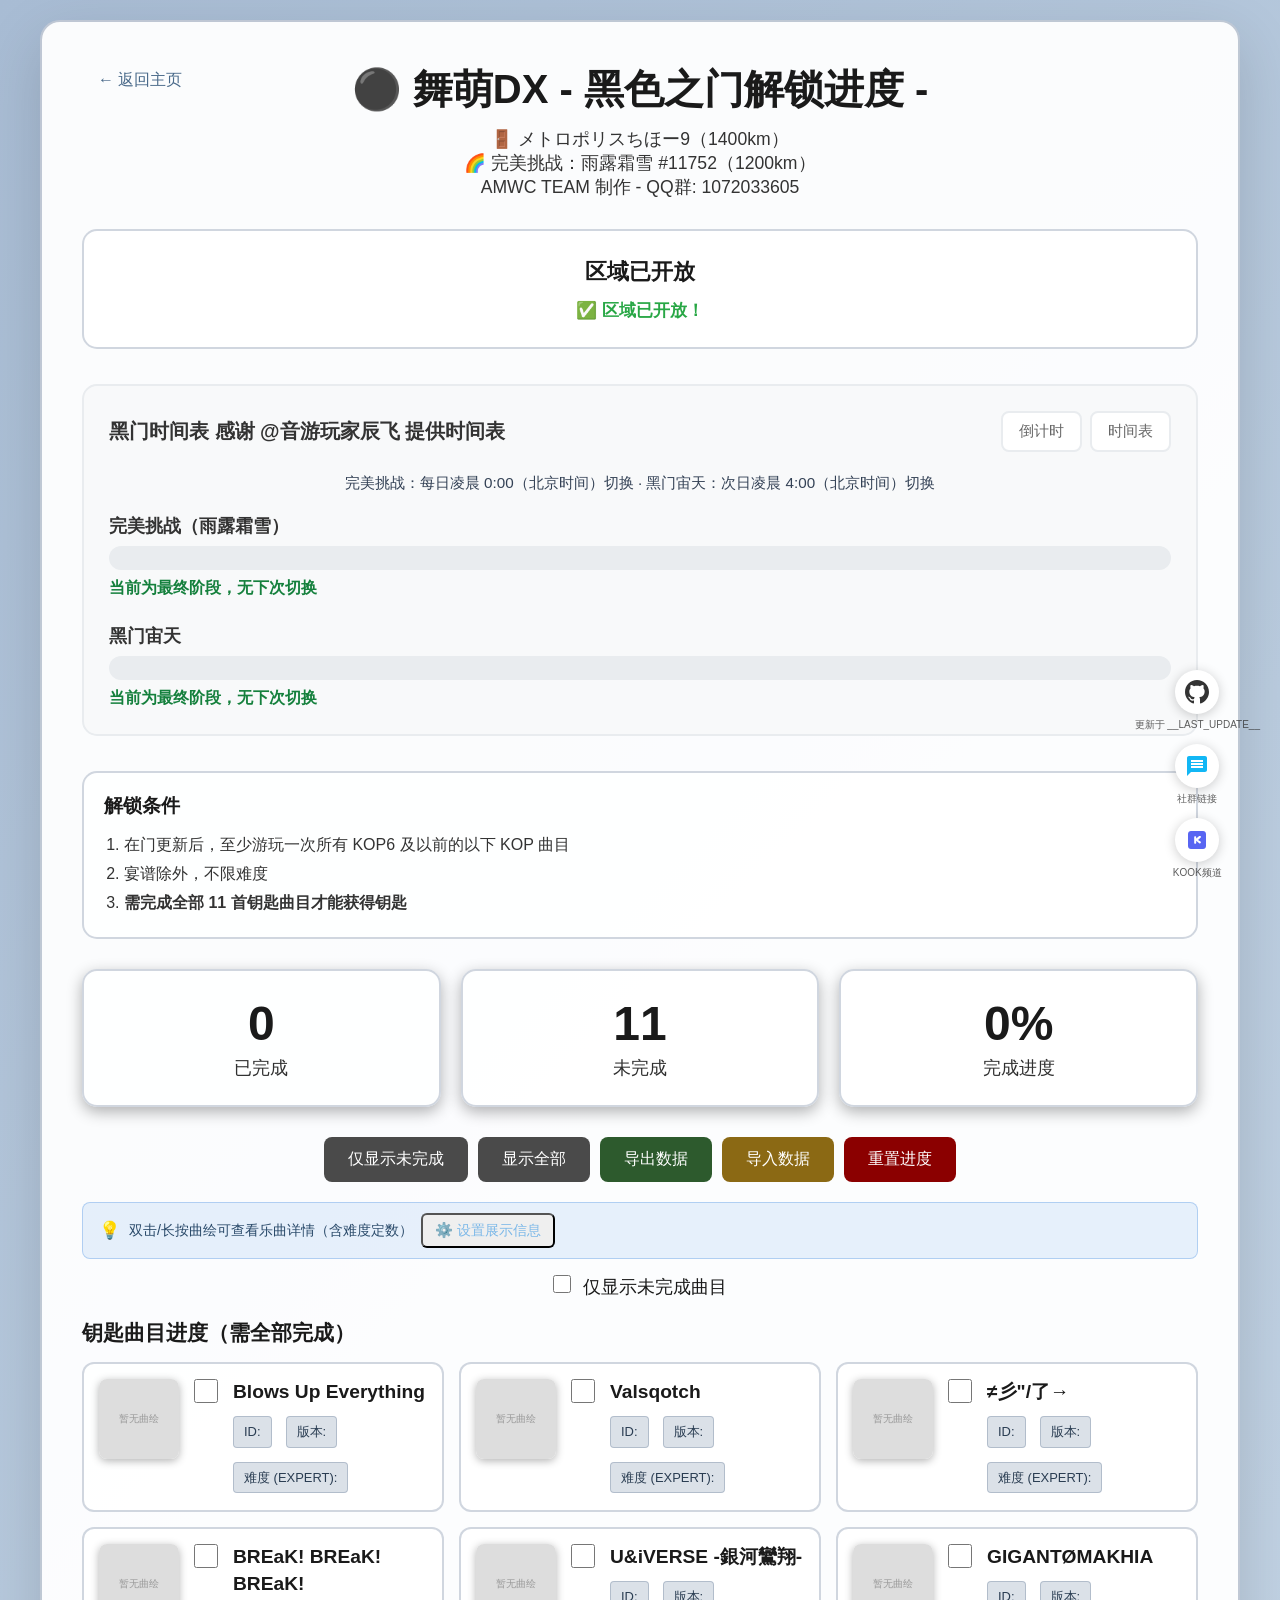
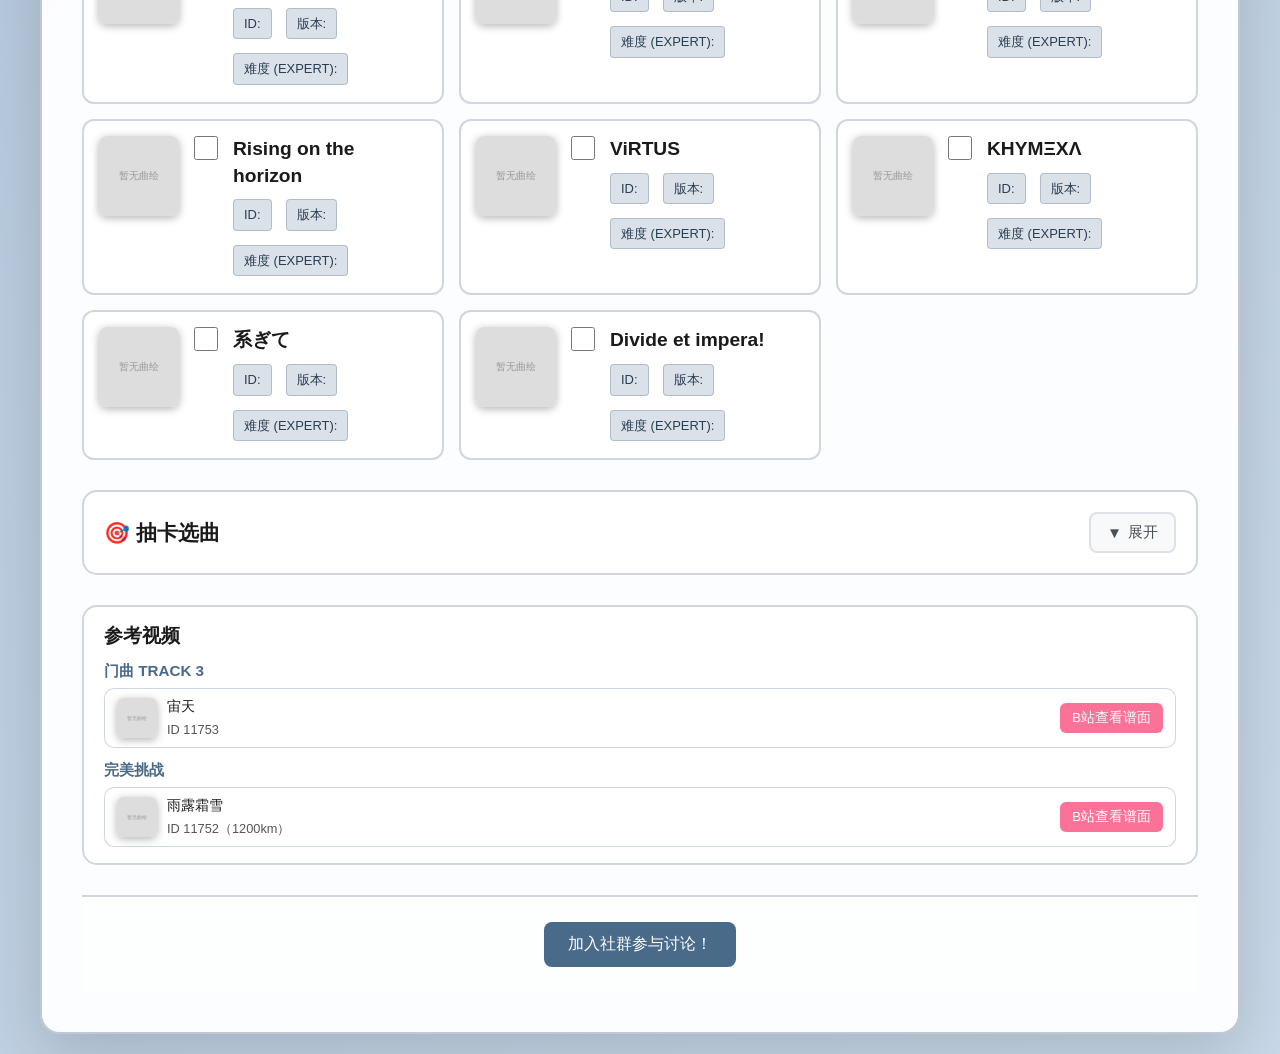
==== commit 5c978e10: "feat: Enhance countdown functionality and update schedule details for black door and perfect challen" ====
--- a/BLACKKALEIDXSCOPE/index.html
+++ b/BLACKKALEIDXSCOPE/index.html
@@ -45,7 +45,7 @@
             <p class="countdown-status" id="countdown-status"></p>
         </div>
 
-        <!-- 黑门时间表（门：次日凌晨 4:00；完美挑战：每日凌晨 0:00） -->
+        <!-- 黑门时间表（上：完美挑战 每日 0:00；下：黑门宙天 次日凌晨 4:00） -->
         <div class="schedule-section">
             <div class="schedule-header">
                 <h2>黑门时间表 感谢 @音游玩家辰飞 提供时间表</h2>
@@ -55,17 +55,7 @@
                 </div>
             </div>
             <div class="countdown-view" id="countdown-view">
-                <p class="schedule-switch-note">门条件：次日凌晨 4:00（北京时间）切换 · 完美挑战：每日凌晨 0:00（北京时间）切换</p>
-                <div class="countdown-block" id="black-gate-countdown">
-                    <h3 class="countdown-title">门（TRACK 3 宙天）</h3>
-                    <div class="countdown-period-info" id="black-gate-period"></div>
-                    <div class="countdown-bar-wrap">
-                        <div class="countdown-bar">
-                            <div class="countdown-fill" id="black-gate-fill"></div>
-                        </div>
-                    </div>
-                    <div class="countdown-text" id="black-gate-countdown-text"></div>
-                </div>
+                <p class="schedule-switch-note">完美挑战：每日凌晨 0:00（北京时间）切换 · 黑门宙天：次日凌晨 4:00（北京时间）切换</p>
                 <div class="countdown-block" id="black-perfect-countdown">
                     <h3 class="countdown-title">完美挑战（雨露霜雪）</h3>
                     <div class="countdown-period-info" id="black-perfect-period"></div>
@@ -76,6 +66,16 @@
                     </div>
                     <div class="countdown-text" id="black-perfect-countdown-text"></div>
                 </div>
+                <div class="countdown-block" id="black-gate-countdown">
+                    <h3 class="countdown-title">黑门宙天</h3>
+                    <div class="countdown-period-info" id="black-gate-period"></div>
+                    <div class="countdown-bar-wrap">
+                        <div class="countdown-bar">
+                            <div class="countdown-fill" id="black-gate-fill"></div>
+                        </div>
+                    </div>
+                    <div class="countdown-text" id="black-gate-countdown-text"></div>
+                </div>
             </div>
             <div class="timeline-view" id="timeline-view" style="display: none;">
                 <div class="timeline-legend">
@@ -83,37 +83,6 @@
                     <span class="legend-item expert">EXPERT</span>
                     <span class="legend-item basic">BASIC</span>
                     <span class="legend-hint">点击分段展开查看完整信息</span>
-                </div>
-                <div class="timeline-block">
-                    <h3 class="timeline-title">门（TRACK 3 宙天）</h3>
-                    <div class="timeline-bar-scroll">
-                    <div class="timeline-bar" id="black-gate-timeline">
-                        <div class="timeline-segment master expandable" style="flex: 3" data-full="4.28-4.30 MASTER LIFE 1">
-                            <span class="segment-label">4.28-4.30<br>MASTER 1</span>
-                            <span class="segment-label-full">4.28-4.30<br>MASTER LIFE 1</span>
-                        </div>
-                        <div class="timeline-segment master expandable" style="flex: 3" data-full="5.1-5.3 MASTER LIFE 10">
-                            <span class="segment-label">5.1-5.3<br>MASTER 10</span>
-                            <span class="segment-label-full">5.1-5.3<br>MASTER LIFE 10</span>
-                        </div>
-                        <div class="timeline-segment master expandable" style="flex: 3" data-full="5.4-5.6 MASTER LIFE 30">
-                            <span class="segment-label">5.4-5.6<br>MASTER 30</span>
-                            <span class="segment-label-full">5.4-5.6<br>MASTER LIFE 30</span>
-                        </div>
-                        <div class="timeline-segment master expandable" style="flex: 4" data-full="5.7-5.10 MASTER LIFE 50">
-                            <span class="segment-label">5.7-5.10<br>MASTER 50</span>
-                            <span class="segment-label-full">5.7-5.10<br>MASTER LIFE 50</span>
-                        </div>
-                        <div class="timeline-segment expert expandable" style="flex: 7" data-full="5.11-5.17 EXPERT LIFE 100">
-                            <span class="segment-label">5.11-5.17<br>EXPERT 100</span>
-                            <span class="segment-label-full">5.11-5.17<br>EXPERT LIFE 100</span>
-                        </div>
-                        <div class="timeline-segment basic expandable" style="flex: 17" data-full="5.18-后续 BASIC LIFE 999">
-                            <span class="segment-label">5.18-后续<br>BASIC 999</span>
-                            <span class="segment-label-full">5.18-后续<br>BASIC LIFE 999</span>
-                        </div>
-                    </div>
-                    </div>
                 </div>
                 <div class="timeline-block">
                     <h3 class="timeline-title">完美挑战（雨露霜雪）</h3>
@@ -138,6 +107,37 @@
                         <div class="timeline-segment basic expandable" style="flex: 17" data-full="5.26-后续 BASIC LIFE 300">
                             <span class="segment-label">5.26-后续<br>BASIC 300</span>
                             <span class="segment-label-full">5.26-后续<br>BASIC LIFE 300</span>
+                        </div>
+                    </div>
+                    </div>
+                </div>
+                <div class="timeline-block">
+                    <h3 class="timeline-title">黑门宙天</h3>
+                    <div class="timeline-bar-scroll">
+                    <div class="timeline-bar" id="black-gate-timeline">
+                        <div class="timeline-segment master expandable" style="flex: 3" data-full="4.28-4.30 MASTER LIFE 1">
+                            <span class="segment-label">4.28-4.30<br>MASTER 1</span>
+                            <span class="segment-label-full">4.28-4.30<br>MASTER LIFE 1</span>
+                        </div>
+                        <div class="timeline-segment master expandable" style="flex: 3" data-full="5.1-5.3 MASTER LIFE 10">
+                            <span class="segment-label">5.1-5.3<br>MASTER 10</span>
+                            <span class="segment-label-full">5.1-5.3<br>MASTER LIFE 10</span>
+                        </div>
+                        <div class="timeline-segment master expandable" style="flex: 3" data-full="5.4-5.6 MASTER LIFE 30">
+                            <span class="segment-label">5.4-5.6<br>MASTER 30</span>
+                            <span class="segment-label-full">5.4-5.6<br>MASTER LIFE 30</span>
+                        </div>
+                        <div class="timeline-segment master expandable" style="flex: 4" data-full="5.7-5.10 MASTER LIFE 50">
+                            <span class="segment-label">5.7-5.10<br>MASTER 50</span>
+                            <span class="segment-label-full">5.7-5.10<br>MASTER LIFE 50</span>
+                        </div>
+                        <div class="timeline-segment expert expandable" style="flex: 7" data-full="5.11-5.17 EXPERT LIFE 100">
+                            <span class="segment-label">5.11-5.17<br>EXPERT 100</span>
+                            <span class="segment-label-full">5.11-5.17<br>EXPERT LIFE 100</span>
+                        </div>
+                        <div class="timeline-segment basic expandable" style="flex: 17" data-full="5.18-后续 BASIC LIFE 999">
+                            <span class="segment-label">5.18-后续<br>BASIC 999</span>
+                            <span class="segment-label-full">5.18-后续<br>BASIC LIFE 999</span>
                         </div>
                     </div>
                     </div>
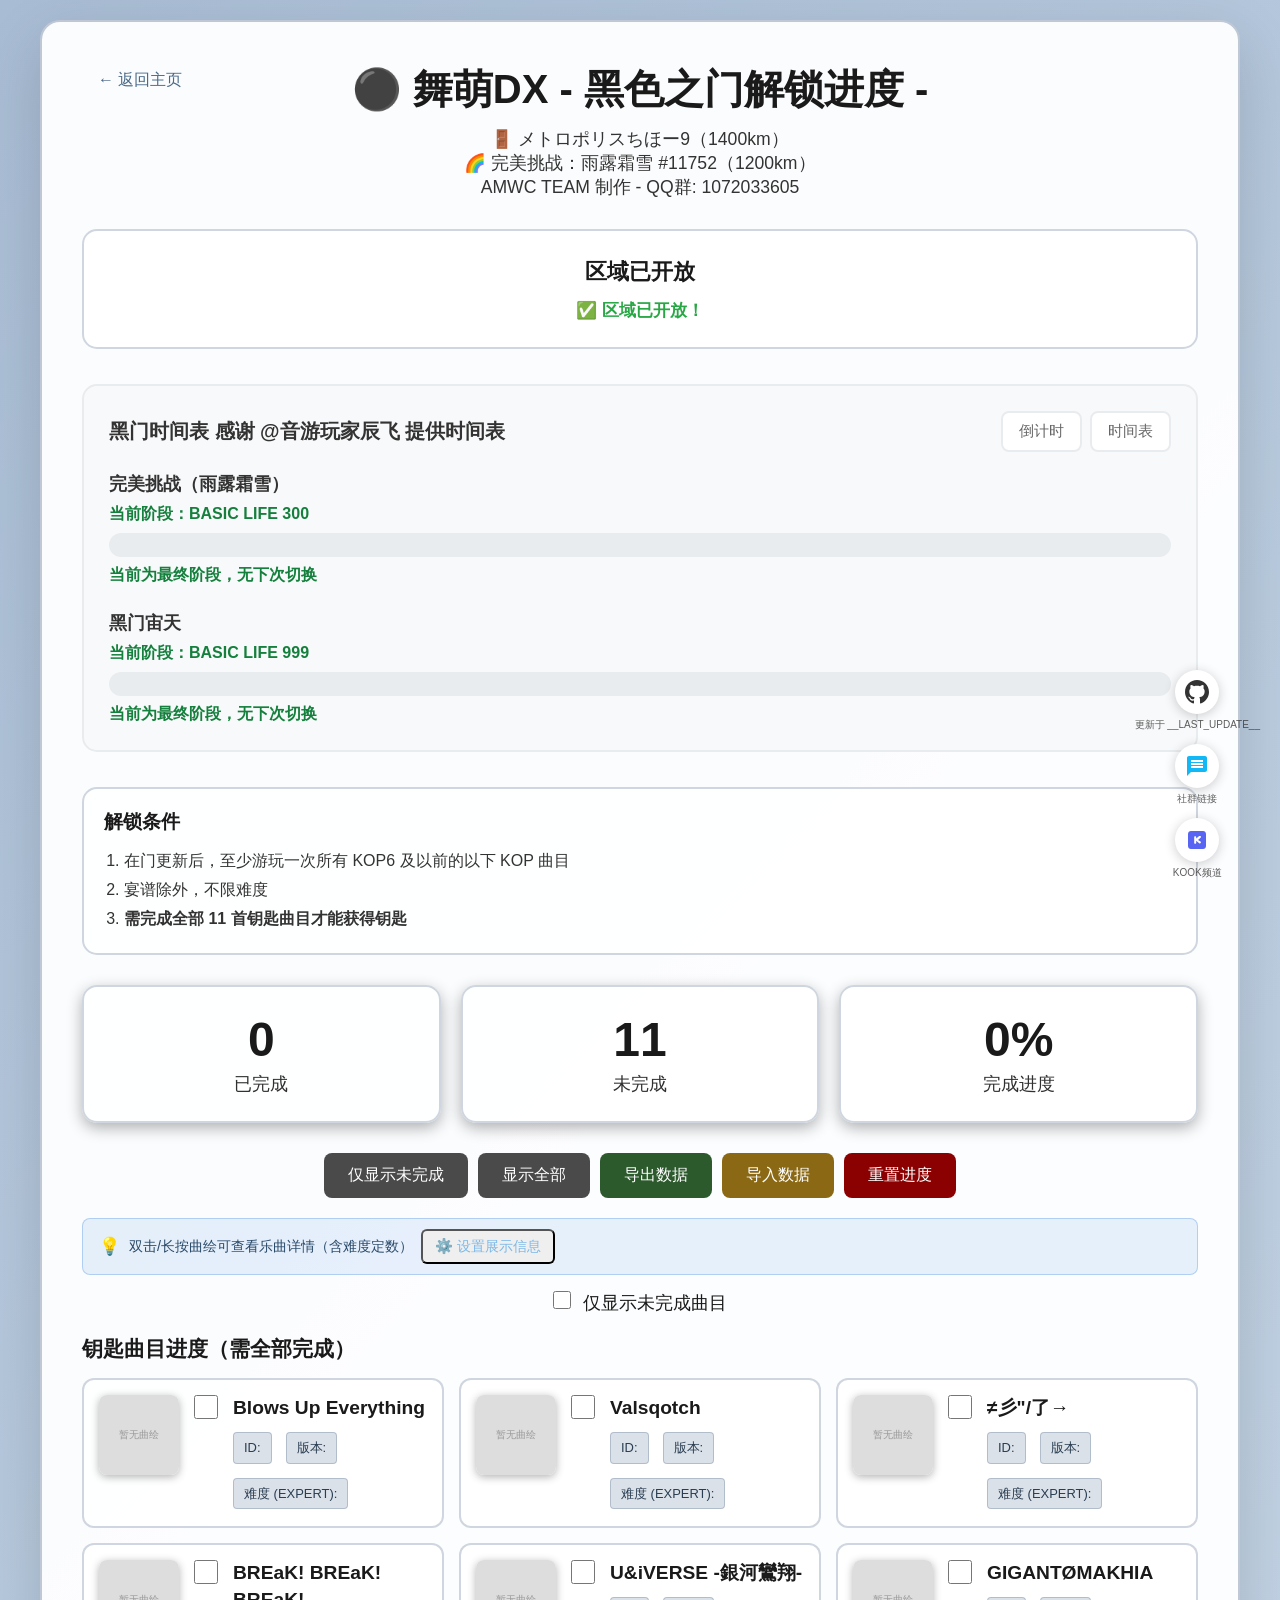
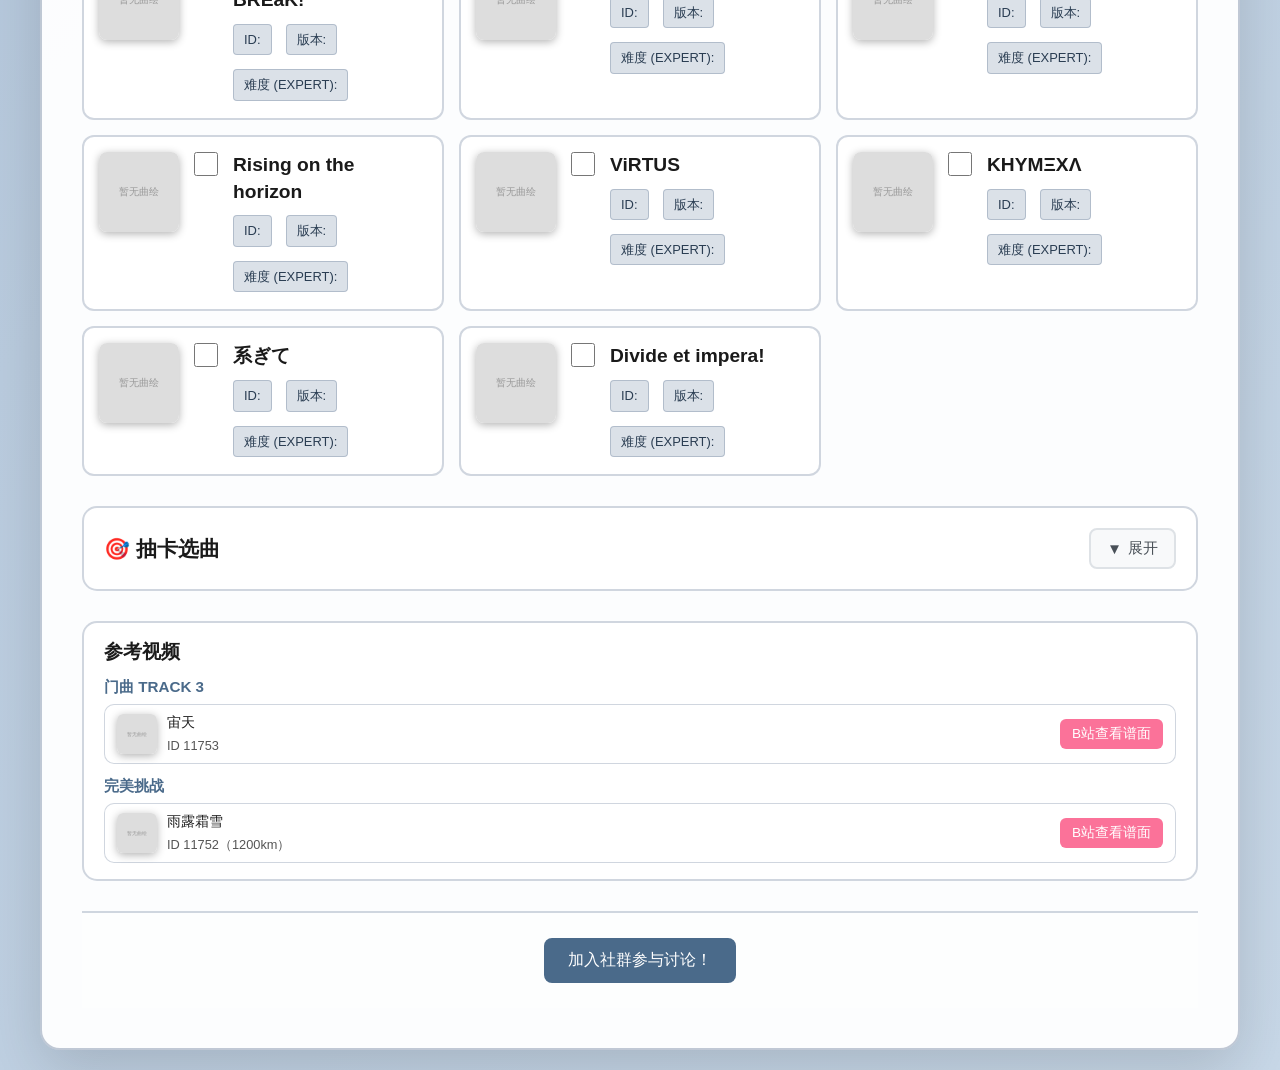
==== commit c789d0e8: "feat: Improve countdown display and styling for all kaleidoscope sections, enhancing user experience" ====
--- a/BLACKKALEIDXSCOPE/index.html
+++ b/BLACKKALEIDXSCOPE/index.html
@@ -45,7 +45,7 @@
             <p class="countdown-status" id="countdown-status"></p>
         </div>
 
-        <!-- 黑门时间表（上：完美挑战 每日 0:00；下：黑门宙天 次日凌晨 4:00） -->
+        <!-- 黑门时间表 -->
         <div class="schedule-section">
             <div class="schedule-header">
                 <h2>黑门时间表 感谢 @音游玩家辰飞 提供时间表</h2>
@@ -55,7 +55,6 @@
                 </div>
             </div>
             <div class="countdown-view" id="countdown-view">
-                <p class="schedule-switch-note">完美挑战：每日凌晨 0:00（北京时间）切换 · 黑门宙天：次日凌晨 4:00（北京时间）切换</p>
                 <div class="countdown-block" id="black-perfect-countdown">
                     <h3 class="countdown-title">完美挑战（雨露霜雪）</h3>
                     <div class="countdown-period-info" id="black-perfect-period"></div>
--- a/BLACKKALEIDXSCOPE/style.css
+++ b/BLACKKALEIDXSCOPE/style.css
@@ -479,19 +479,6 @@
     background: #6c757d;
     border-color: #6c757d;
     color: white;
-}
-
-.schedule-switch-note {
-    font-size: 0.95em;
-    font-weight: 500;
-    margin-bottom: 20px;
-    text-align: center;
-    color: #94a3b8;
-    line-height: 1.45;
-}
-
-body.theme-black .schedule-switch-note {
-    color: #334155;
 }
 
 .schedule-section .countdown-block {
--- a/song-detail.css
+++ b/song-detail.css
@@ -341,3 +341,18 @@
 .song-display-settings-btn-wrap:hover {
     background: rgba(124, 184, 232, 0.15);
 }
+
+/* 各门时间表倒计时：「当前阶段」与「下个阶段」分色，中间分隔 */
+.countdown-period-part {
+    font-weight: 600;
+}
+.countdown-period-sep {
+    font-weight: 600;
+    color: #64748b;
+    padding: 0 0.2em;
+}
+@media (prefers-color-scheme: dark) {
+    .countdown-period-sep {
+        color: #94a3b8;
+    }
+}
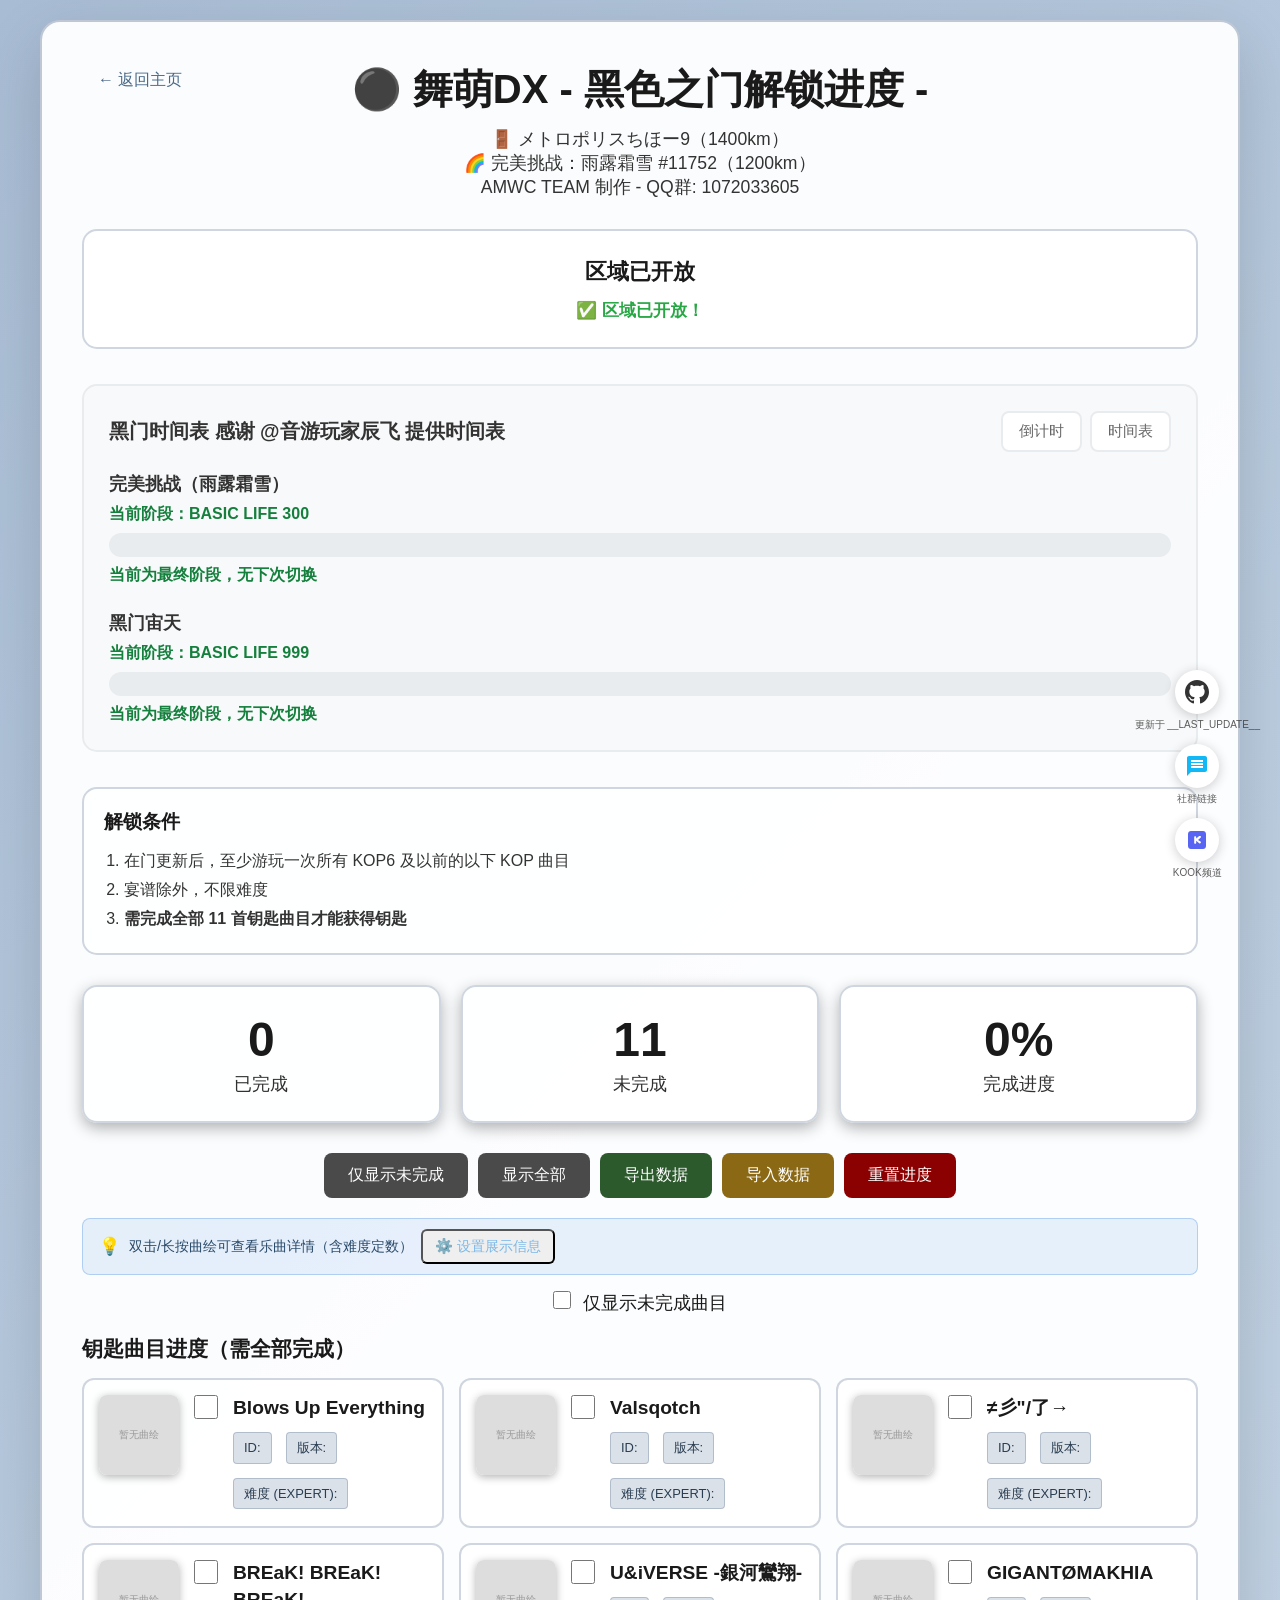
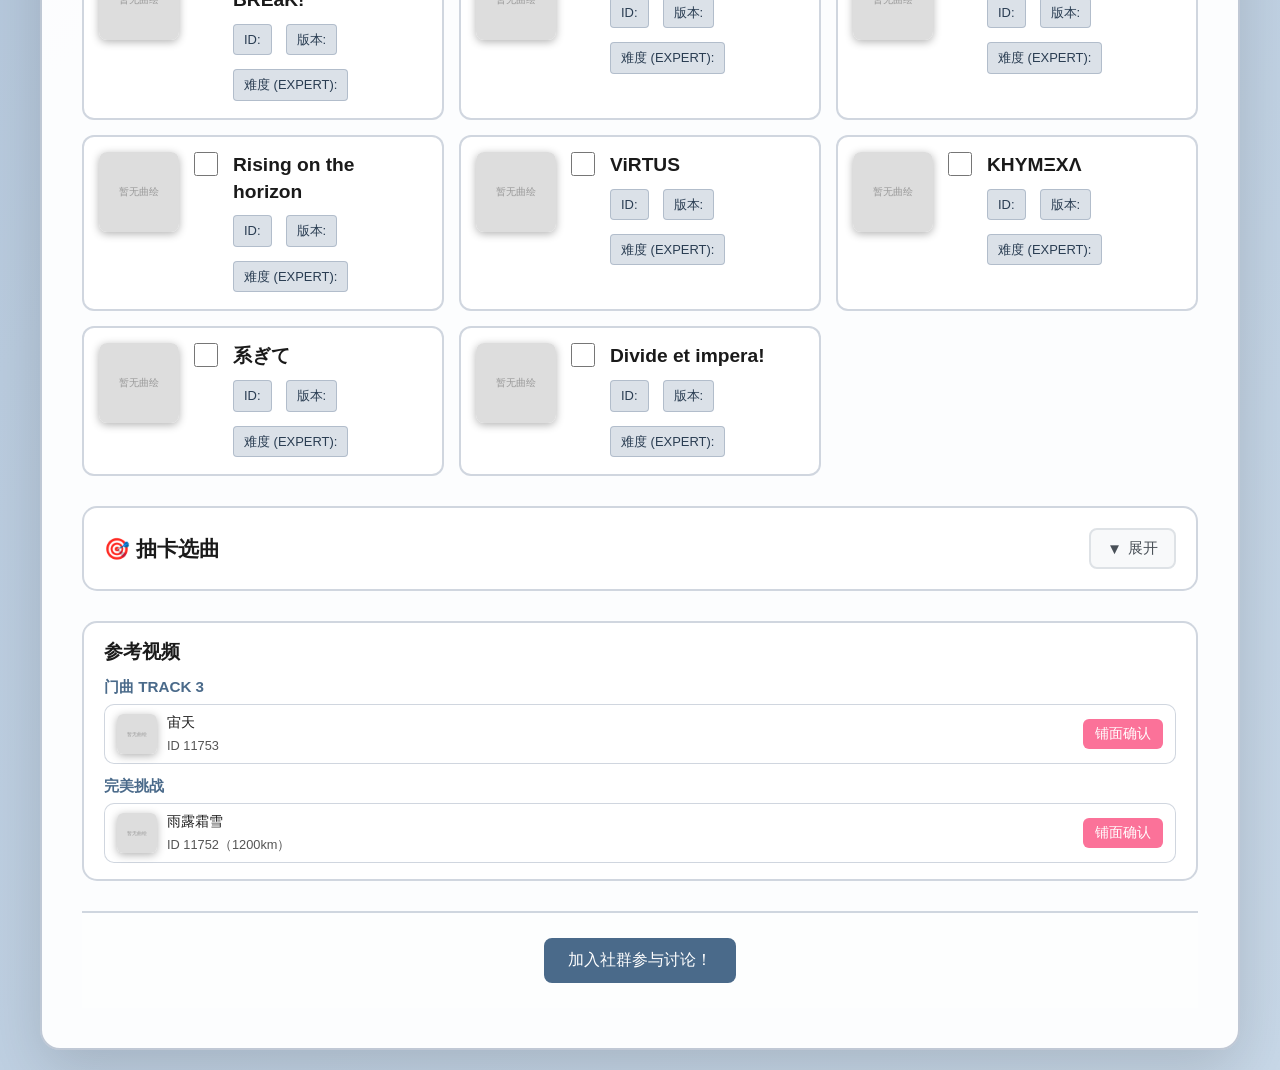
==== commit 01135802: "feat: Update B站 links to new format for song references across all kaleidoscope sections" ====
--- a/BLACKKALEIDXSCOPE/index.html
+++ b/BLACKKALEIDXSCOPE/index.html
@@ -303,7 +303,7 @@
                         <span class="reference-song-name">宙天</span>
                         <span class="reference-song-id">ID 11753</span>
                     </div>
-                    <a href="https://search.bilibili.com/all?keyword=舞萌%20宙天" target="_blank" rel="noopener noreferrer" class="bilibili-btn" data-umami-event="bilibili-black-gate-song">B站查看谱面</a>
+                    <a href="https://v.awmc.cc/?song=11753&kind=standard&diff=5" target="_blank" rel="noopener noreferrer" class="bilibili-btn" data-umami-event="bilibili-black-gate-song">铺面确认</a>
                 </div>
             </div>
             <div class="reference-block">
@@ -316,7 +316,7 @@
                         <span class="reference-song-name">雨露霜雪</span>
                         <span class="reference-song-id">ID 11752（1200km）</span>
                     </div>
-                    <a href="https://search.bilibili.com/all?keyword=舞萌%20雨露霜雪" target="_blank" rel="noopener noreferrer" class="bilibili-btn" data-umami-event="bilibili-black-perfect-challenge">B站查看谱面</a>
+                    <a href="https://v.awmc.cc/?song=11752&kind=standard&diff=5" target="_blank" rel="noopener noreferrer" class="bilibili-btn" data-umami-event="bilibili-black-perfect-challenge">铺面确认</a>
                 </div>
             </div>
         </div>
